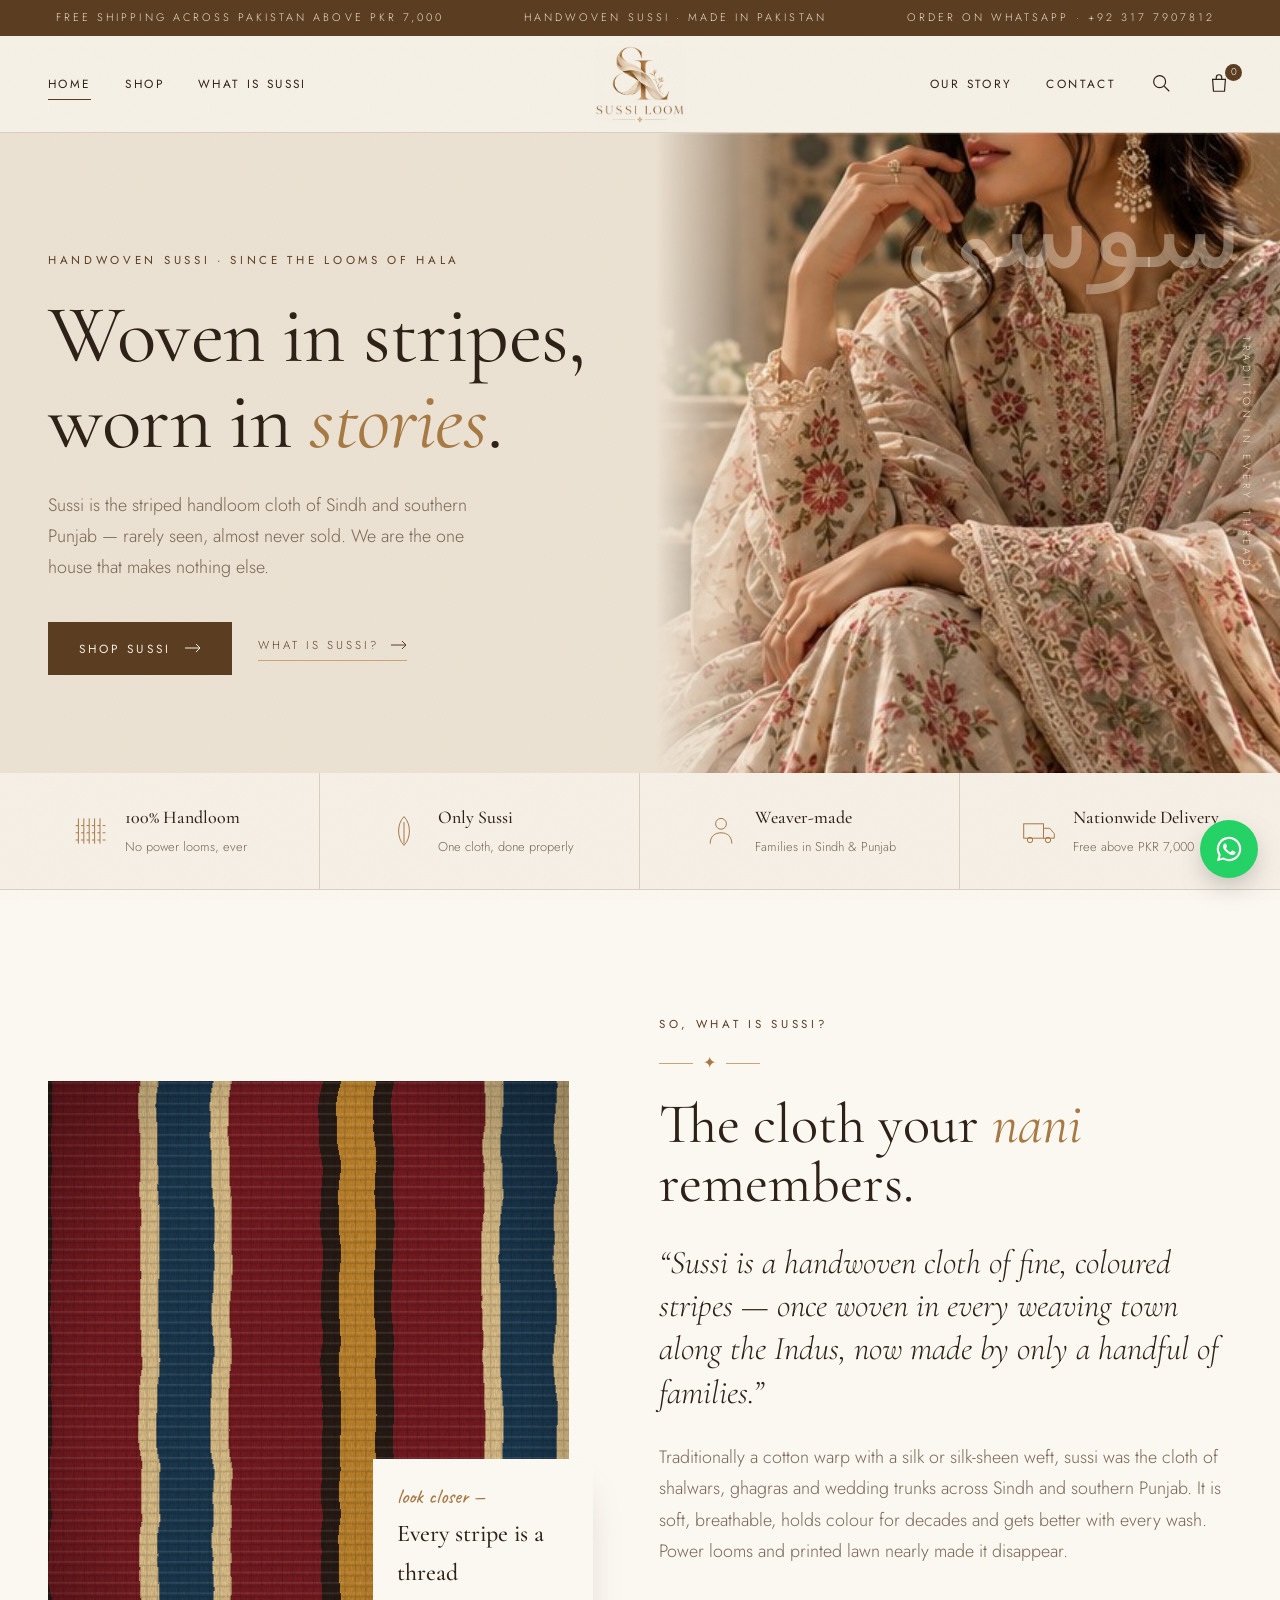
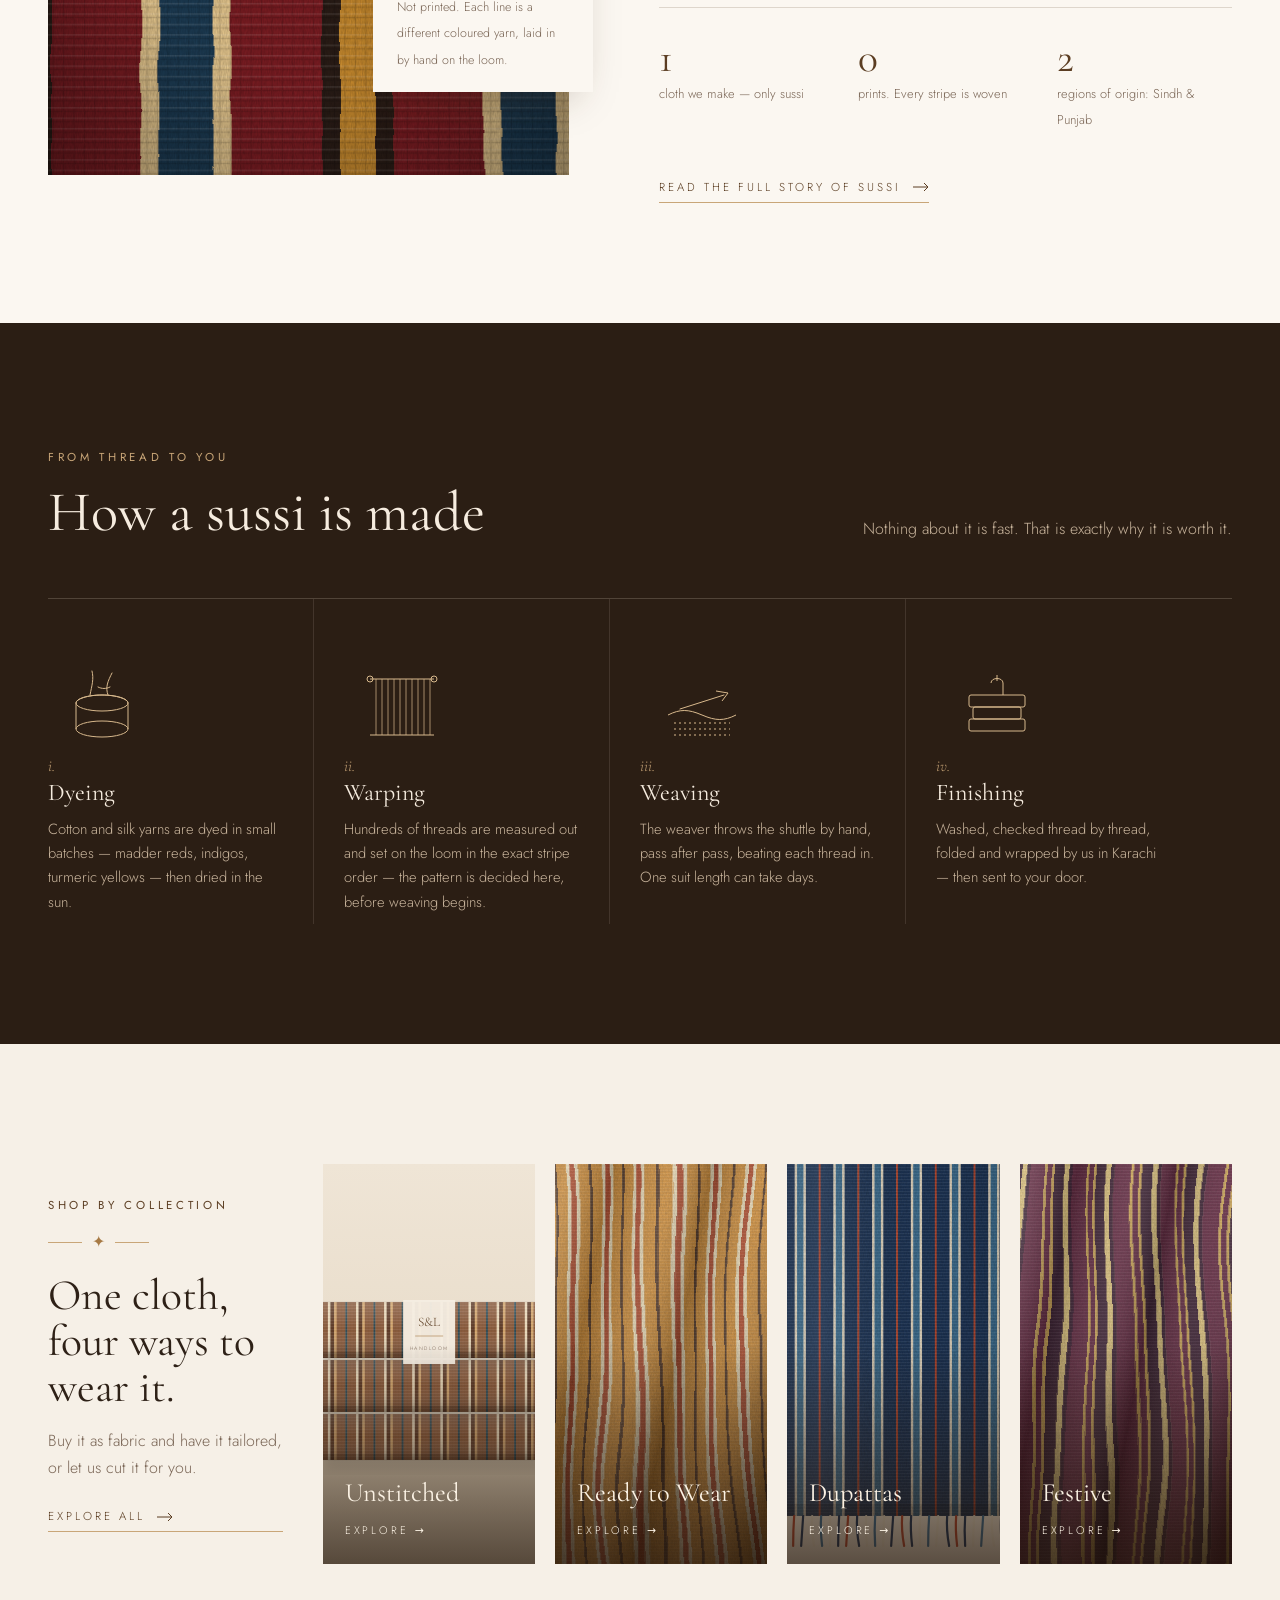
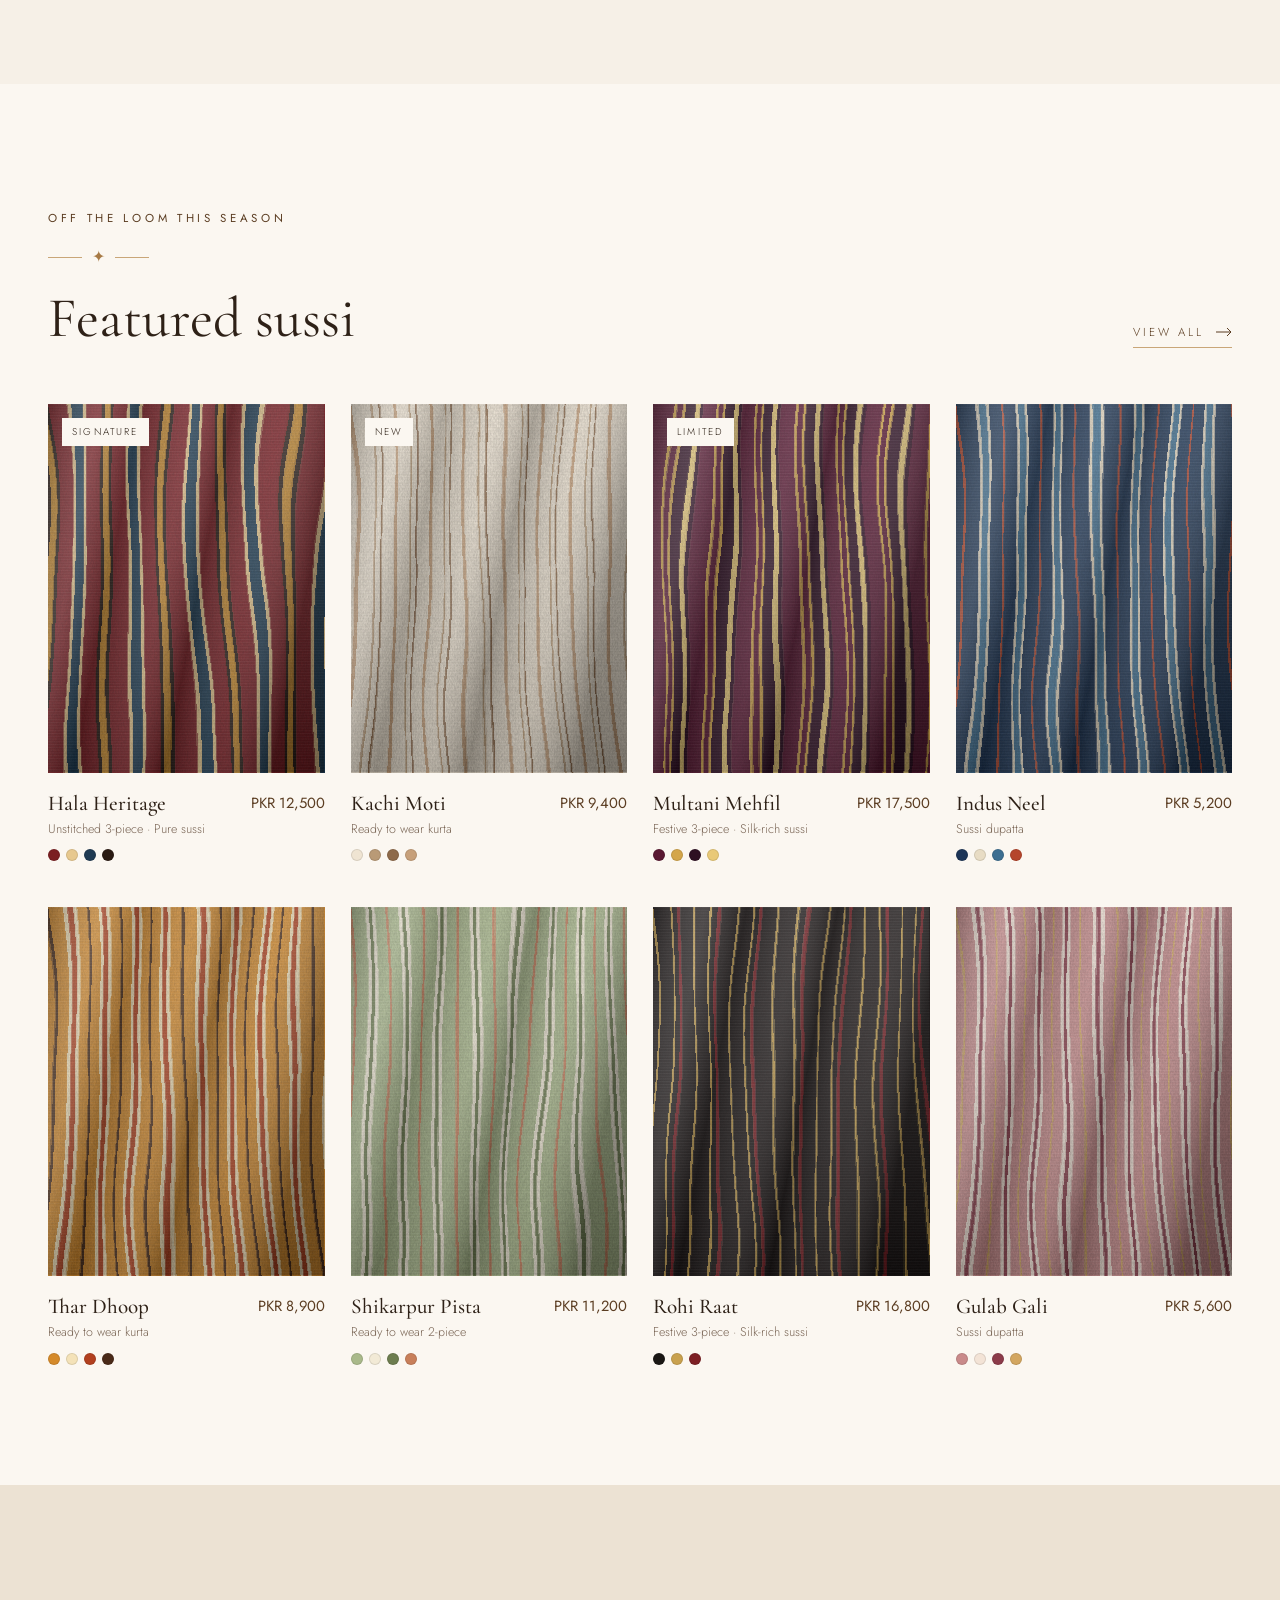
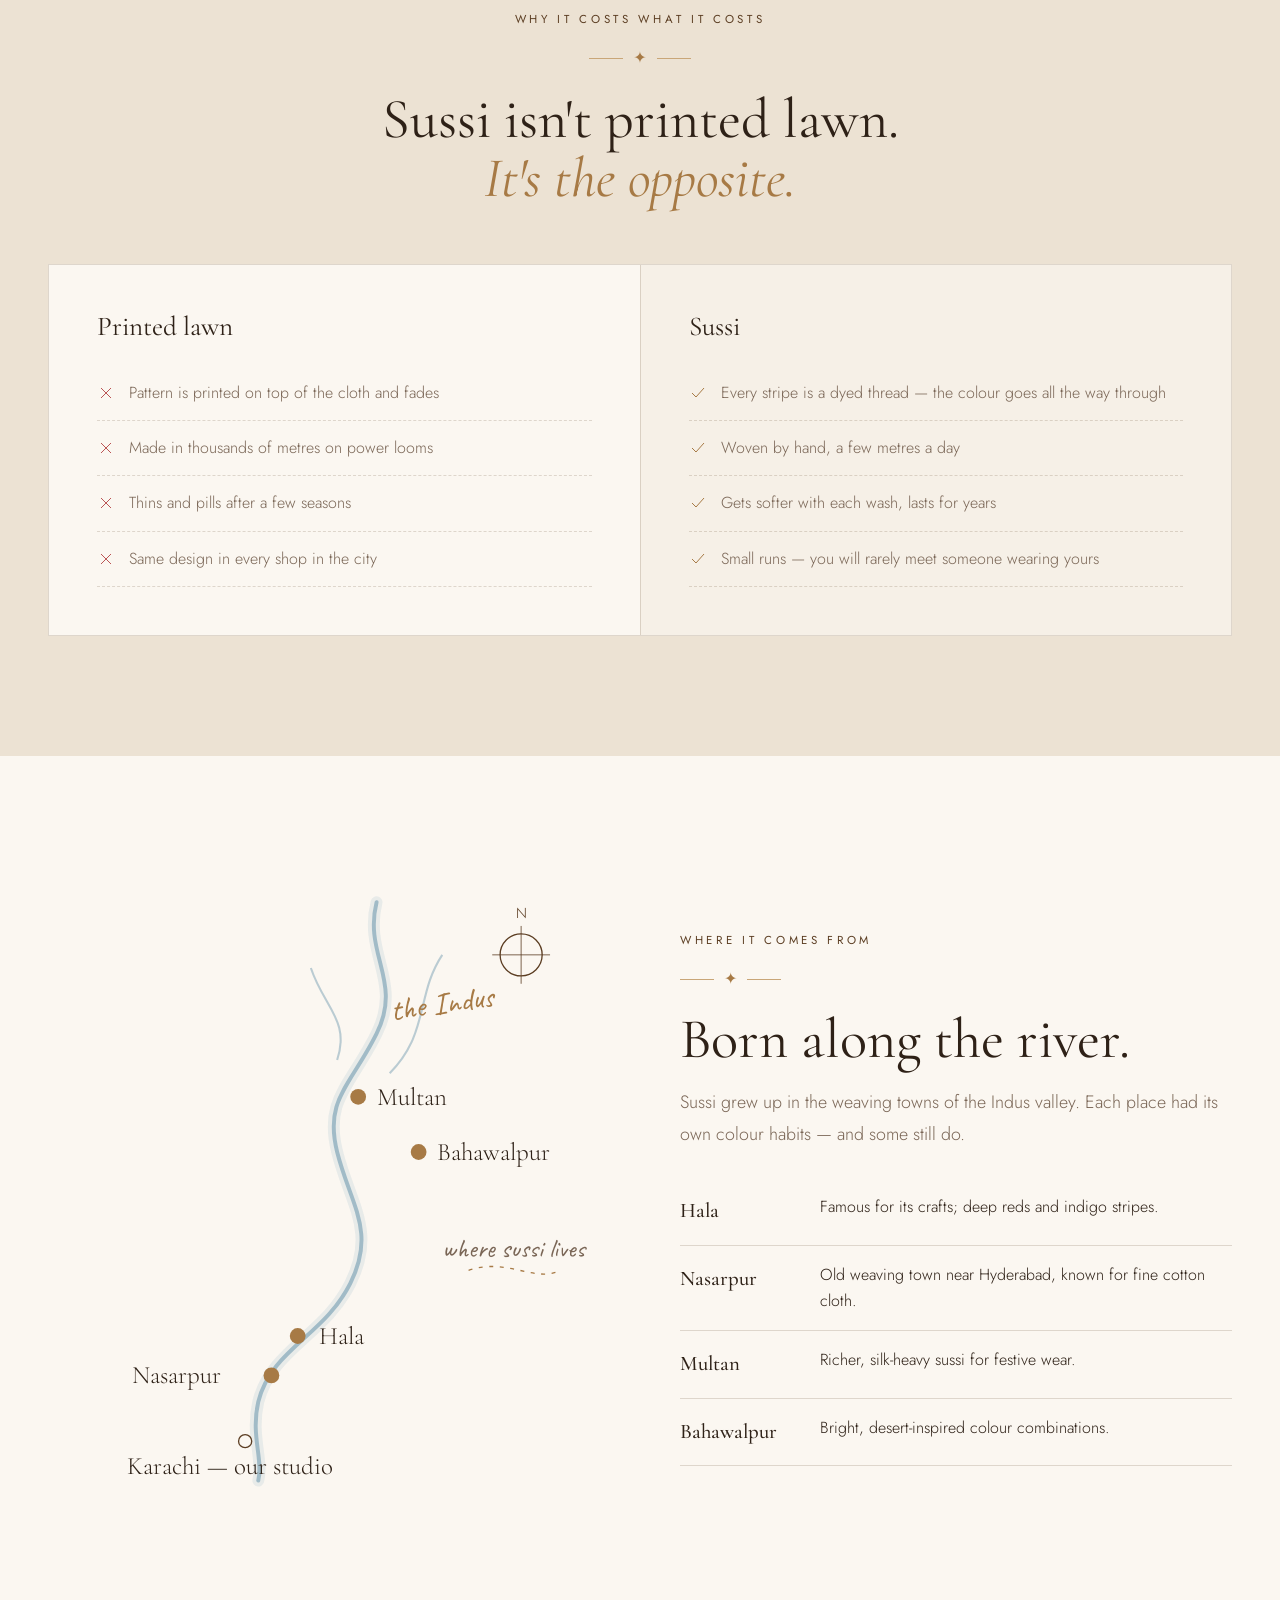
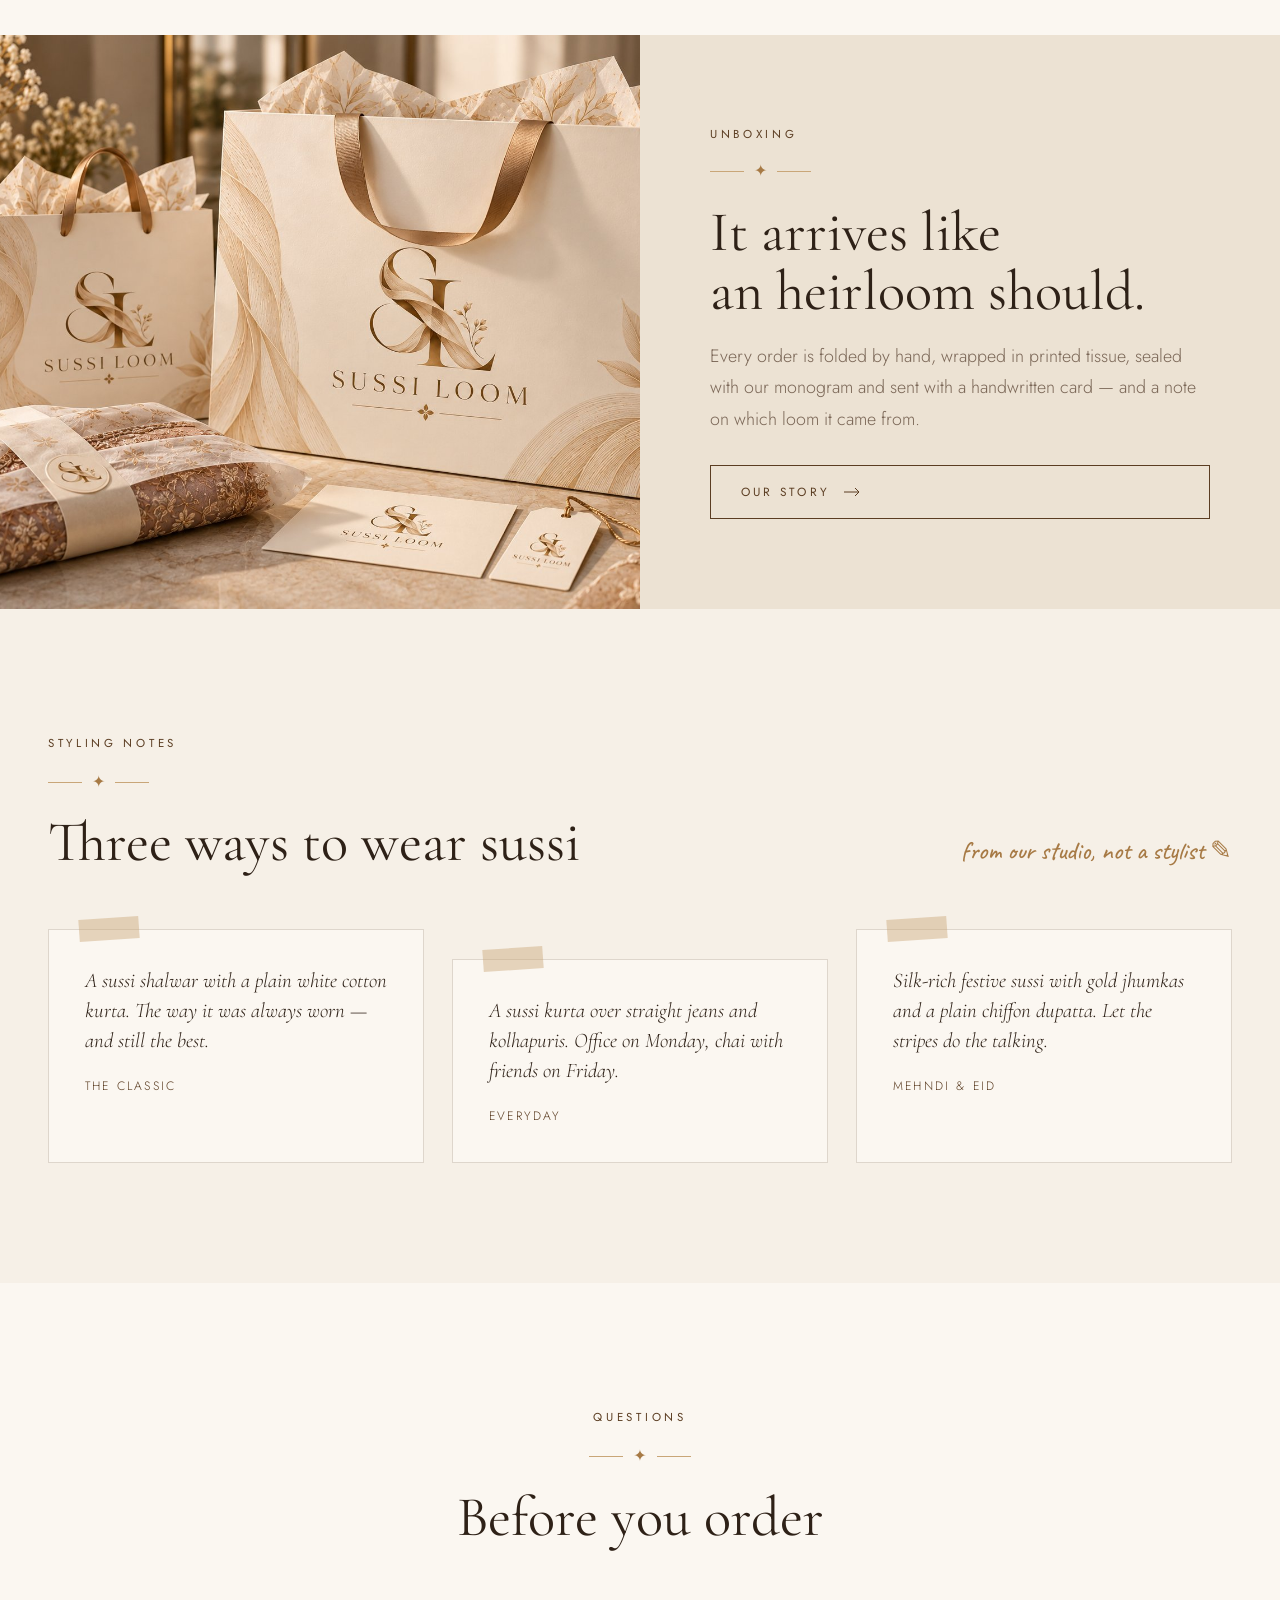
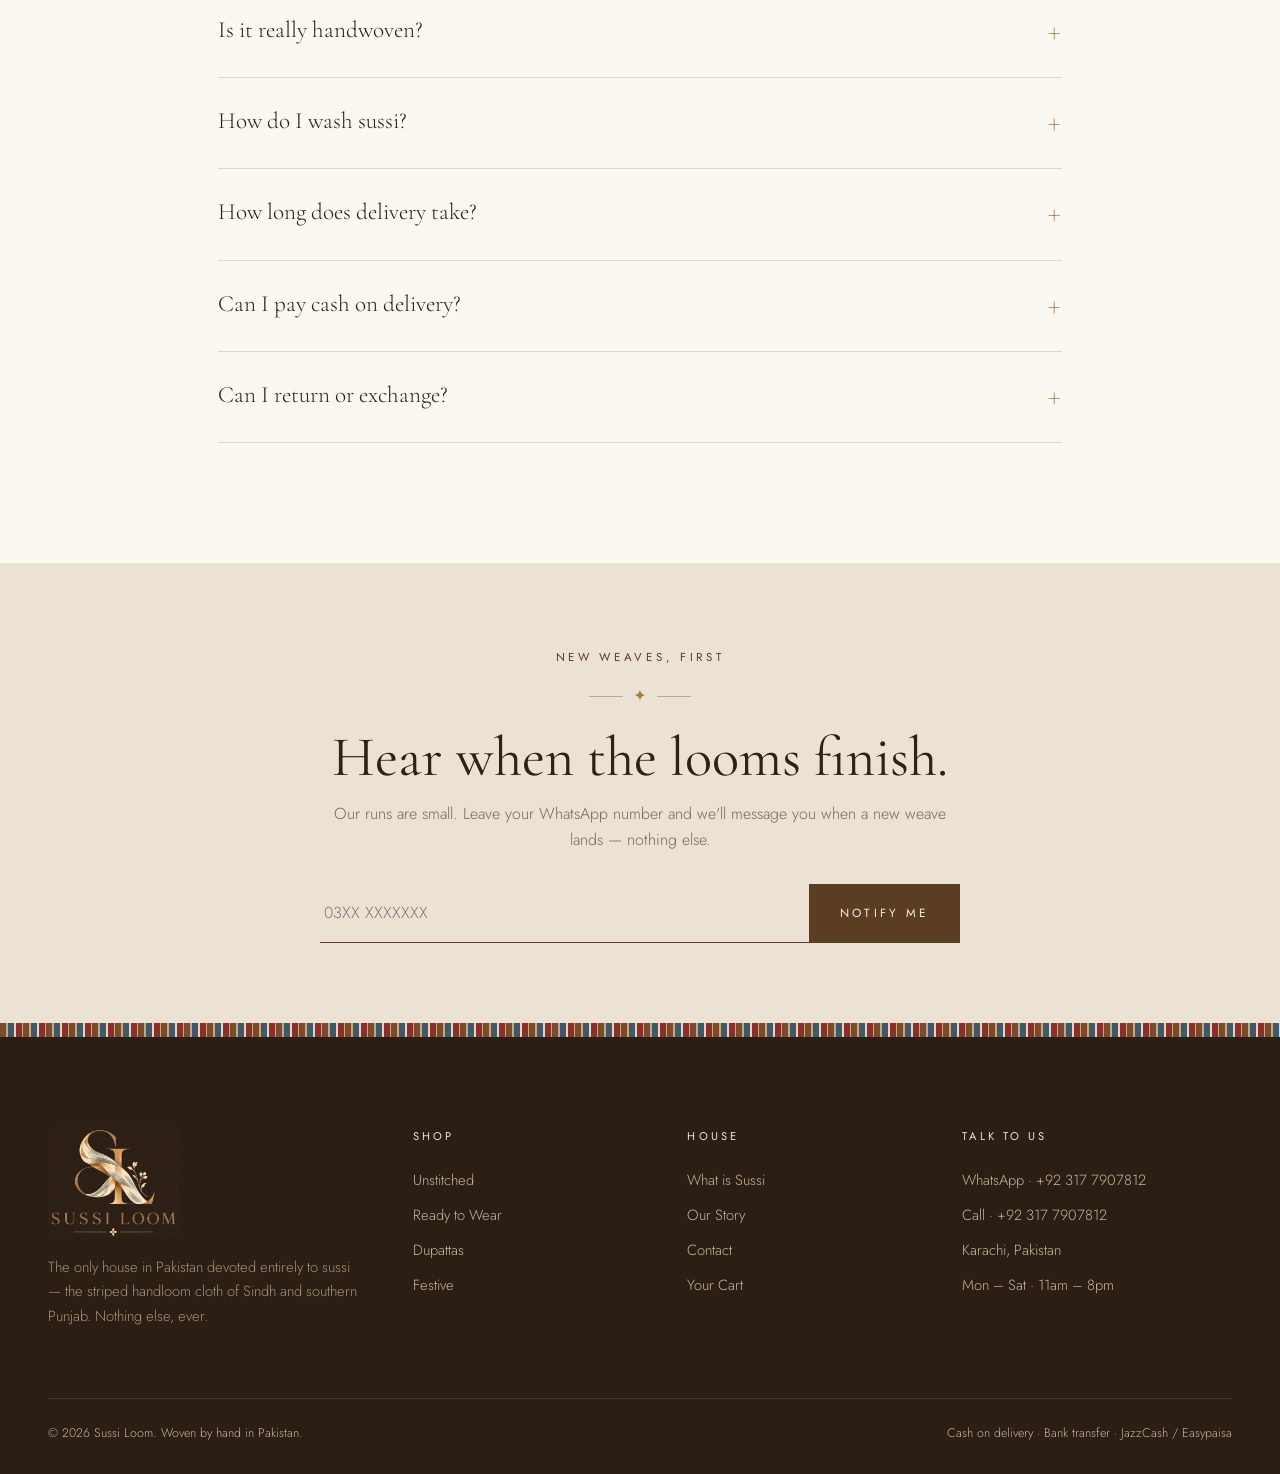
==== index.html @ 239bf393 "Build Sussi Loom website: multi-page store with sussi explainer, cart, checkout and thank-you flow C" ====
<!doctype html>
<html lang="en">
<head>
<meta charset="utf-8">
<meta name="viewport" content="width=device-width, initial-scale=1">
<title>Sussi Loom — Pakistan's House of Handwoven Sussi</title>
<meta name="description" content="Sussi Loom is the only store dedicated entirely to sussi — the rare striped handloom cloth of Sindh and southern Punjab. Unstitched suits, ready to wear, dupattas and festive sussi.">
<link rel="icon" href="assets/img/favicon.png">
<link rel="preconnect" href="https://fonts.googleapis.com"><link rel="preconnect" href="https://fonts.gstatic.com" crossorigin>
<link href="https://fonts.googleapis.com/css2?family=Caveat:wght@500&family=Cormorant+Garamond:ital,wght@0,400;0,500;1,400&family=Jost:wght@300;400&display=swap" rel="stylesheet">
<link rel="stylesheet" href="assets/css/style.css">
</head>
<body data-page="home">
<div id="header"></div>

<main>
  <!-- HERO -->
  <section class="hero">
    <div class="hero-copy">
      <span class="eyebrow">Handwoven Sussi · Since the looms of Hala</span>
      <h1>Woven in stripes,<br>worn in <em>stories</em>.</h1>
      <p class="lead">Sussi is the striped handloom cloth of Sindh and southern Punjab — rarely seen, almost never sold. We are the one house that makes nothing else.</p>
      <div style="display:flex;gap:26px;align-items:center;flex-wrap:wrap">
        <a class="btn" href="shop.html" data-arrow>Shop Sussi</a>
        <a class="link" href="what-is-sussi.html" data-arrow>What is sussi?</a>
      </div>
    </div>
    <div class="hero-media">
      <img src="assets/img/hero-model.jpg" alt="Woman wearing a Sussi Loom outfit" width="916" height="432">
      <div class="hero-urdu" aria-hidden="true">سوسی</div>
      <div class="hero-side">Tradition in every thread</div>
    </div>
  </section>

  <!-- PILLARS -->
  <div class="pillars">
    <div class="pillar"><svg viewBox="0 0 40 40"><path d="M6 6v28M12 6v28M18 6v28M24 6v28M30 6v28"/><path d="M3 14h34M3 22h34M3 30h34" stroke-dasharray="3 3"/></svg><div><b>100% Handloom</b><small>No power looms, ever</small></div></div>
    <div class="pillar"><svg viewBox="0 0 40 40"><path d="M20 4c-8 8-8 24 0 32 8-8 8-24 0-32Z"/><path d="M20 10v24"/></svg><div><b>Only Sussi</b><small>One cloth, done properly</small></div></div>
    <div class="pillar"><svg viewBox="0 0 40 40"><path d="M8 34c0-8 5-12 12-12s12 4 12 12"/><circle cx="20" cy="12" r="6"/></svg><div><b>Weaver-made</b><small>Families in Sindh &amp; Punjab</small></div></div>
    <div class="pillar"><svg viewBox="0 0 40 40"><rect x="3" y="12" width="22" height="16"/><path d="M25 17h7l5 6v5H25"/><circle cx="10" cy="30" r="3"/><circle cx="30" cy="30" r="3"/></svg><div><b>Nationwide Delivery</b><small>Free above PKR 7,000</small></div></div>
  </div>

  <!-- WHAT IS SUSSI -->
  <section class="sec">
    <div class="wrap intro">
      <div class="intro-art rv">
        <div class="swatch-big" data-swatch="hala-heritage" data-view="close"></div>
        <div class="tag"><span class="hand" style="font-size:1.3rem">look closer —</span><b>Every stripe is a thread</b><small>Not printed. Each line is a different coloured yarn, laid in by hand on the loom.</small></div>
      </div>
      <div class="rv">
        <span class="eyebrow">So, what is sussi?</span>
        <div class="divider">✦</div>
        <h2>The cloth your <em>nani</em> remembers.</h2>
        <p class="big-quote">“Sussi is a handwoven cloth of fine, coloured stripes — once woven in every weaving town along the Indus, now made by only a handful of families.”</p>
        <p class="lead">Traditionally a cotton warp with a silk or silk-sheen weft, sussi was the cloth of shalwars, ghagras and wedding trunks across Sindh and southern Punjab. It is soft, breathable, holds colour for decades and gets better with every wash. Power looms and printed lawn nearly made it disappear.</p>
        <div class="facts">
          <div><b>1</b><small>cloth we make — only sussi</small></div>
          <div><b>0</b><small>prints. Every stripe is woven</small></div>
          <div><b>2</b><small>regions of origin: Sindh &amp; Punjab</small></div>
        </div>
        <a class="link" href="what-is-sussi.html" data-arrow>Read the full story of sussi</a>
      </div>
    </div>
  </section>

  <!-- PROCESS -->
  <section class="sec dark">
    <div class="wrap">
      <div class="head-row">
        <div><span class="eyebrow light">From thread to you</span><h2 style="margin-top:14px">How a sussi is made</h2></div>
        <p style="max-width:380px">Nothing about it is fast. That is exactly why it is worth it.</p>
      </div>
      <div class="steps">
        <div class="step rv">
          <span class="num">i.</span>
          <svg viewBox="0 0 84 84"><ellipse cx="42" cy="64" rx="26" ry="8"/><path d="M16 64V38c0-4 12-8 26-8s26 4 26 8v26"/><ellipse cx="42" cy="38" rx="26" ry="8"/><path d="M30 30c2-10 4-16 2-24M48 30c-3-8 0-14 4-22M38 22c4 2 8 2 12 0" stroke-linecap="round"/></svg>
          <h3>Dyeing</h3><p>Cotton and silk yarns are dyed in small batches — madder reds, indigos, turmeric yellows — then dried in the sun.</p>
        </div>
        <div class="step rv">
          <span class="num">ii.</span>
          <svg viewBox="0 0 84 84"><path d="M10 14h64M10 70h64"/><path d="M16 14v56M22 14v56M28 14v56M34 14v56M40 14v56M46 14v56M52 14v56M58 14v56M64 14v56M70 14v56" stroke-width=".7"/><circle cx="10" cy="14" r="3"/><circle cx="74" cy="14" r="3"/></svg>
          <h3>Warping</h3><p>Hundreds of threads are measured out and set on the loom in the exact stripe order — the pattern is decided here, before weaving begins.</p>
        </div>
        <div class="step rv">
          <span class="num">iii.</span>
          <svg viewBox="0 0 84 84"><path d="M8 50c12-6 20-6 34 0s22 6 34 0"/><path d="M20 44l44-14" stroke-linecap="round"/><path d="M56 26l12 2-6 8" /><path d="M14 58h56M14 64h56M14 70h56" stroke-dasharray="2 3"/></svg>
          <h3>Weaving</h3><p>The weaver throws the shuttle by hand, pass after pass, beating each thread in. One suit length can take days.</p>
        </div>
        <div class="step rv">
          <span class="num">iv.</span>
          <svg viewBox="0 0 84 84"><rect x="14" y="30" width="56" height="12" rx="2"/><rect x="18" y="42" width="48" height="12" rx="2"/><rect x="14" y="54" width="56" height="12" rx="2"/><path d="M36 18c0-6 12-6 12 0v12M42 10v6"/></svg>
          <h3>Finishing</h3><p>Washed, checked thread by thread, folded and wrapped by us in Karachi — then sent to your door.</p>
        </div>
      </div>
    </div>
  </section>

  <!-- COLLECTIONS -->
  <section class="sec cream">
    <div class="wrap">
      <div class="tiles">
        <div class="tile-intro rv" style="display:flex;flex-direction:column;justify-content:center;padding-right:20px">
          <span class="eyebrow">Shop by collection</span>
          <div class="divider">✦</div>
          <h2 style="font-size:clamp(2rem,3.4vw,2.9rem)">One cloth,<br>four ways to wear it.</h2>
          <p style="margin:18px 0 26px">Buy it as fabric and have it tailored, or let us cut it for you.</p>
          <a class="link" href="shop.html" data-arrow>Explore all</a>
        </div>
        <a class="tile rv" href="shop.html?cat=unstitched"><div class="bg" data-swatch="sehwan-mitti" data-view="folded"></div><div class="cap"><h3>Unstitched</h3><span>Explore →</span></div></a>
        <a class="tile rv" href="shop.html?cat=ready"><div class="bg" data-swatch="thar-dhoop"></div><div class="cap"><h3>Ready to Wear</h3><span>Explore →</span></div></a>
        <a class="tile rv" href="shop.html?cat=dupatta"><div class="bg" data-swatch="indus-neel" data-view="flat"></div><div class="cap"><h3>Dupattas</h3><span>Explore →</span></div></a>
        <a class="tile rv" href="shop.html?cat=festive"><div class="bg" data-swatch="multani-mehfil"></div><div class="cap"><h3>Festive</h3><span>Explore →</span></div></a>
      </div>
    </div>
  </section>

  <!-- FEATURED -->
  <section class="sec">
    <div class="wrap">
      <div class="head-row">
        <div><span class="eyebrow">Off the loom this season</span><div class="divider">✦</div><h2>Featured sussi</h2></div>
        <a class="link" href="shop.html" data-arrow>View all</a>
      </div>
      <div class="grid" id="featured"></div>
    </div>
  </section>

  <!-- WHY SUSSI vs PRINTED -->
  <section class="sec sand">
    <div class="wrap">
      <div style="text-align:center;max-width:680px;margin:0 auto 56px" class="rv">
        <span class="eyebrow">Why it costs what it costs</span>
        <div class="divider center">✦</div>
        <h2>Sussi isn't printed lawn.<br><em>It's the opposite.</em></h2>
      </div>
      <div class="compare rv">
        <div>
          <h3>Printed lawn</h3>
          <ul>
            <li><svg viewBox="0 0 18 18" stroke="#b55" fill="none"><path d="M4 4l10 10M14 4 4 14"/></svg>Pattern is printed on top of the cloth and fades</li>
            <li><svg viewBox="0 0 18 18" stroke="#b55" fill="none"><path d="M4 4l10 10M14 4 4 14"/></svg>Made in thousands of metres on power looms</li>
            <li><svg viewBox="0 0 18 18" stroke="#b55" fill="none"><path d="M4 4l10 10M14 4 4 14"/></svg>Thins and pills after a few seasons</li>
            <li><svg viewBox="0 0 18 18" stroke="#b55" fill="none"><path d="M4 4l10 10M14 4 4 14"/></svg>Same design in every shop in the city</li>
          </ul>
        </div>
        <div>
          <h3>Sussi</h3>
          <ul>
            <li><svg viewBox="0 0 18 18" stroke="#a77a45" fill="none"><path d="M3 9l4 4 8-9"/></svg>Every stripe is a dyed thread — the colour goes all the way through</li>
            <li><svg viewBox="0 0 18 18" stroke="#a77a45" fill="none"><path d="M3 9l4 4 8-9"/></svg>Woven by hand, a few metres a day</li>
            <li><svg viewBox="0 0 18 18" stroke="#a77a45" fill="none"><path d="M3 9l4 4 8-9"/></svg>Gets softer with each wash, lasts for years</li>
            <li><svg viewBox="0 0 18 18" stroke="#a77a45" fill="none"><path d="M3 9l4 4 8-9"/></svg>Small runs — you will rarely meet someone wearing yours</li>
          </ul>
        </div>
      </div>
    </div>
  </section>

  <!-- MAP -->
  <section class="sec">
    <div class="wrap map-wrap">
      <div class="rv">
        <svg class="map-svg" viewBox="0 0 420 480" fill="none" aria-label="Hand-drawn map of the Indus with sussi weaving towns">
          <path d="M250 20c-10 40 20 60 0 100s-40 50-30 90 30 60 10 100-60 50-70 90c-6 26 4 44 0 60" stroke="#8fb0bf" stroke-width="3" stroke-linecap="round" opacity=".8"/>
          <path d="M250 20c-10 40 20 60 0 100s-40 50-30 90 30 60 10 100-60 50-70 90c-6 26 4 44 0 60" stroke="#8fb0bf" stroke-width="9" stroke-linecap="round" opacity=".18"/>
          <path d="M300 60c-20 30-10 60-40 90M200 70c10 30 30 40 20 70" stroke="#8fb0bf" stroke-width="1.6" opacity=".6"/>
          <g font-family="Cormorant Garamond, serif" font-size="19" fill="#2e2117">
            <circle cx="236" cy="168" r="6" fill="#a77a45"/><text x="250" y="174">Multan</text>
            <circle cx="282" cy="210" r="6" fill="#a77a45"/><text x="296" y="216">Bahawalpur</text>
            <circle cx="190" cy="350" r="6" fill="#a77a45"/><text x="206" y="356">Hala</text>
            <circle cx="170" cy="380" r="6" fill="#a77a45"/><text x="64" y="386">Nasarpur</text>
            <circle cx="150" cy="430" r="5" fill="none" stroke="#5b3d22"/><text x="60" y="455">Karachi — our studio</text>
          </g>
          <text x="262" y="110" font-family="Caveat, cursive" font-size="24" fill="#a77a45" transform="rotate(-8 262 110)">the Indus</text>
          <path d="M320 300c30-10 50 10 70 0" stroke="#a77a45" stroke-dasharray="3 5"/>
          <text x="300" y="290" font-family="Caveat, cursive" font-size="20" fill="#7a6656">where sussi lives</text>
          <g transform="translate(360 60)" stroke="#5b3d22"><circle r="16"/><path d="M0-22v44M-22 0h44" stroke-width=".6"/><text y="-28" text-anchor="middle" font-size="11" fill="#5b3d22" stroke="none" font-family="Jost">N</text></g>
        </svg>
      </div>
      <div class="rv">
        <span class="eyebrow">Where it comes from</span>
        <div class="divider">✦</div>
        <h2>Born along the river.</h2>
        <p class="lead" style="margin-top:18px">Sussi grew up in the weaving towns of the Indus valley. Each place had its own colour habits — and some still do.</p>
        <ul class="places">
          <li><b>Hala</b><span>Famous for its crafts; deep reds and indigo stripes.</span></li>
          <li><b>Nasarpur</b><span>Old weaving town near Hyderabad, known for fine cotton cloth.</span></li>
          <li><b>Multan</b><span>Richer, silk-heavy sussi for festive wear.</span></li>
          <li><b>Bahawalpur</b><span>Bright, desert-inspired colour combinations.</span></li>
        </ul>
      </div>
    </div>
  </section>

  <!-- PACKAGING BAND -->
  <section class="band">
    <img src="assets/img/packaging.jpg" alt="Sussi Loom packaging — bags, tissue wrap, card and tag" loading="lazy" width="1536" height="1024">
    <div class="copy">
      <span class="eyebrow">Unboxing</span>
      <div class="divider">✦</div>
      <h2>It arrives like<br>an heirloom should.</h2>
      <p class="lead" style="margin:20px 0 30px">Every order is folded by hand, wrapped in printed tissue, sealed with our monogram and sent with a handwritten card — and a note on which loom it came from.</p>
      <a class="btn ghost" href="our-story.html" data-arrow>Our story</a>
    </div>
  </section>

  <!-- HOW TO WEAR -->
  <section class="sec cream">
    <div class="wrap">
      <div class="head-row">
        <div><span class="eyebrow">Styling notes</span><div class="divider">✦</div><h2>Three ways to wear sussi</h2></div>
        <span class="hand" style="font-size:1.6rem">from our studio, not a stylist ✎</span>
      </div>
      <div class="notes">
        <div class="note rv"><span class="pin"></span><p>A sussi shalwar with a plain white cotton kurta. The way it was always worn — and still the best.</p><div class="who">The classic</div></div>
        <div class="note rv"><span class="pin"></span><p>A sussi kurta over straight jeans and kolhapuris. Office on Monday, chai with friends on Friday.</p><div class="who">Everyday</div></div>
        <div class="note rv"><span class="pin"></span><p>Silk-rich festive sussi with gold jhumkas and a plain chiffon dupatta. Let the stripes do the talking.</p><div class="who">Mehndi &amp; Eid</div></div>
      </div>
    </div>
  </section>

  <!-- FAQ -->
  <section class="sec">
    <div class="wrap" style="max-width:900px">
      <div style="text-align:center;margin-bottom:40px"><span class="eyebrow">Questions</span><div class="divider center">✦</div><h2>Before you order</h2></div>
      <div class="faq">
        <details><summary>Is it really handwoven?</summary><p>Yes. Every metre we sell is woven on a hand-operated loom by weaving families we work with directly. Small irregularities in the stripes are the mark of the hand — not a defect.</p></details>
        <details><summary>How do I wash sussi?</summary><p>Hand wash or gentle machine wash in cold water, dry in the shade, and iron on medium. The first wash may release a little dye — wash it alone once. It softens beautifully after that.</p></details>
        <details><summary>How long does delivery take?</summary><p>Karachi 2–3 working days, other cities 3–5 working days. Shipping is free on orders above PKR 7,000, otherwise PKR 250.</p></details>
        <details><summary>Can I pay cash on delivery?</summary><p>Yes — cash on delivery is available across Pakistan. You can also pay by bank transfer, JazzCash or Easypaisa.</p></details>
        <details><summary>Can I return or exchange?</summary><p>Unworn, unwashed and uncut items can be exchanged within 7 days of delivery. Message us on WhatsApp and we'll sort it out.</p></details>
      </div>
    </div>
  </section>

  <!-- CTA -->
  <section class="sec sand tight">
    <div class="letter">
      <span class="eyebrow">New weaves, first</span>
      <div class="divider center">✦</div>
      <h2>Hear when the looms finish.</h2>
      <p style="margin-top:14px">Our runs are small. Leave your WhatsApp number and we'll message you when a new weave lands — nothing else.</p>
      <form id="notify">
        <input type="tel" required placeholder="03XX XXXXXXX" aria-label="WhatsApp number" pattern="[0-9+ ]{10,15}">
        <button class="btn" type="submit">Notify me</button>
      </form>
    </div>
  </section>
</main>

<div id="footer"></div>
<script src="assets/js/data.js"></script>
<script src="assets/js/app.js"></script>
<script>
document.addEventListener("sl:ready", () => {
  const ids = ["hala-heritage","kachi-moti","multani-mehfil","indus-neel","thar-dhoop","shikarpur-pista","rohi-raat","gulab-gali"];
  document.getElementById("featured").innerHTML = ids.map(id => SL.card(SL.byId(id))).join("");
  document.getElementById("notify").addEventListener("submit", e => {
    e.preventDefault();
    const n = e.target.querySelector("input").value;
    window.open("https://wa.me/" + SL.WA + "?text=" + encodeURIComponent("Please add me to the Sussi Loom new-weave list. My number: " + n), "_blank");
    SL.toast("Thank you — we'll be in touch when the looms finish.");
    e.target.reset();
  });
});
</script>
</body>
</html>
---- assets/css/style.css ----
/* Sussi Loom — stylesheet */
:root{
  --cream:#f6f0e7;
  --paper:#fbf7f1;
  --sand:#ece2d3;
  --linen:#e2d4bf;
  --gold:#a77a45;
  --gold-soft:#c9a678;
  --brown:#5b3d22;
  --ink:#2e2117;
  --muted:#7a6656;
  --rose:#b98a7c;
  --line:rgba(91,61,34,.18);
  --serif:"Cormorant Garamond", "Times New Roman", serif;
  --sans:"Jost", system-ui, sans-serif;
  --hand:"Caveat", cursive;
  --max:1240px;
}
*{box-sizing:border-box;margin:0;padding:0}
html{scroll-behavior:smooth}
body{
  background:var(--paper);color:var(--ink);font-family:var(--sans);font-weight:300;
  font-size:16px;line-height:1.65;-webkit-font-smoothing:antialiased;overflow-x:hidden;
}
/* paper grain */
body::before{
  content:"";position:fixed;inset:0;pointer-events:none;z-index:999;opacity:.35;mix-blend-mode:multiply;
  background-image:url("data:image/svg+xml,%3Csvg xmlns='http://www.w3.org/2000/svg' width='160' height='160'%3E%3Cfilter id='n'%3E%3CfeTurbulence type='fractalNoise' baseFrequency='.9' numOctaves='2' stitchTiles='stitch'/%3E%3CfeColorMatrix values='0 0 0 0 .45 0 0 0 0 .35 0 0 0 0 .25 0 0 0 .09 0'/%3E%3C/filter%3E%3Crect width='100%25' height='100%25' filter='url(%23n)'/%3E%3C/svg%3E");
}
img{max-width:100%;display:block}
a{color:inherit;text-decoration:none}
button{font:inherit;cursor:pointer;border:0;background:none;color:inherit}
input,select,textarea{font:inherit;color:inherit}
.wrap{max-width:var(--max);margin:0 auto;padding:0 28px}
.serif{font-family:var(--serif)}
.hand{font-family:var(--hand);color:var(--gold);font-weight:500}
.eyebrow{font-size:.72rem;letter-spacing:.32em;text-transform:uppercase;color:var(--brown);font-weight:400}
.eyebrow.light{color:var(--gold-soft)}
h1,h2,h3,h4{font-family:var(--serif);font-weight:400;line-height:1.05;color:var(--ink)}
h1{font-size:clamp(2.8rem,6.4vw,5.6rem);letter-spacing:-.01em}
h2{font-size:clamp(2.1rem,4.4vw,3.6rem)}
h3{font-size:1.7rem}
em{font-style:italic;color:var(--gold)}
p{color:var(--muted)}
.lead{font-size:1.12rem;line-height:1.75}
.divider{display:flex;align-items:center;gap:10px;color:var(--gold);margin:14px 0 18px}
.divider::before,.divider::after{content:"";height:1px;width:34px;background:var(--gold-soft)}
.divider.center{justify-content:center}

/* buttons */
.btn{
  display:inline-flex;align-items:center;gap:14px;padding:16px 30px;background:var(--brown);color:#f8efe2;
  font-size:.74rem;letter-spacing:.26em;text-transform:uppercase;font-weight:400;border:1px solid var(--brown);
  transition:background .35s, color .35s, gap .35s;position:relative;
}
.btn:hover{background:var(--ink);gap:20px}
.btn.ghost{background:transparent;color:var(--brown)}
.btn.ghost:hover{background:var(--brown);color:#f8efe2}
.btn.light{background:transparent;color:#f8efe2;border-color:rgba(248,239,226,.55)}
.btn.light:hover{background:#f8efe2;color:var(--brown)}
.btn.block{width:100%;justify-content:center}
.btn[disabled]{opacity:.5;pointer-events:none}
.link{font-size:.72rem;letter-spacing:.26em;text-transform:uppercase;color:var(--brown);border-bottom:1px solid var(--gold-soft);padding-bottom:5px;display:inline-flex;gap:12px;align-items:center;transition:gap .3s}
.link:hover{gap:20px}
.arrow{width:16px;height:10px;flex:none}

/* announcement */
.announce{background:var(--brown);color:#efe3d1;font-size:.68rem;letter-spacing:.28em;text-transform:uppercase;text-align:center;padding:9px 16px;overflow:hidden}
.announce .track{display:inline-block;white-space:nowrap;animation:tick 32s linear infinite}
.announce span{margin:0 40px}
@keyframes tick{from{transform:translateX(0)}to{transform:translateX(-50%)}}

/* header */
.site-header{position:sticky;top:0;z-index:50;background:rgba(246,240,231,.92);backdrop-filter:blur(10px);border-bottom:1px solid var(--line)}
.nav{display:grid;grid-template-columns:1fr auto 1fr;align-items:center;height:96px}
.nav-left,.nav-right{display:flex;gap:34px;align-items:center}
.nav-right{justify-content:flex-end}
.nav a.nl{font-size:.74rem;letter-spacing:.2em;text-transform:uppercase;font-weight:400;position:relative;padding:6px 0}
.nav a.nl::after{content:"";position:absolute;left:0;bottom:0;width:0;height:1px;background:var(--brown);transition:width .35s}
.nav a.nl:hover::after,.nav a.nl.active::after{width:100%}
.brand{display:flex;flex-direction:column;align-items:center}
.brand img{height:78px;width:auto}
.icon-btn{position:relative;display:inline-flex;width:24px;height:24px}
.icon-btn svg{width:22px;height:22px;stroke:var(--ink);fill:none;stroke-width:1.3}
.cart-count{position:absolute;top:-8px;right:-10px;background:var(--brown);color:#fff;font-size:.62rem;min-width:17px;height:17px;border-radius:50%;display:grid;place-items:center}
.burger{display:none}
.mobile-menu{display:none}

/* hero */
.hero{position:relative;display:grid;grid-template-columns:1.05fr 1fr;min-height:640px;background:var(--sand);overflow:hidden}
.hero-copy{padding:90px 60px 70px max(28px, calc((100vw - var(--max))/2 + 28px));display:flex;flex-direction:column;justify-content:center;position:relative;z-index:2}
.hero-copy h1{margin:22px 0 26px}
.hero-copy .lead{max-width:440px;margin-bottom:38px}
.hero-media{position:relative}
.hero-media img{width:100%;height:100%;object-fit:cover;object-position:30% center}
.hero-media::before{content:"";position:absolute;inset:0;background:linear-gradient(90deg,var(--sand) 0%,rgba(236,226,211,0) 22%);z-index:1}
.hero-note{position:absolute;left:-30px;bottom:70px;z-index:3;font-family:var(--hand);font-size:1.6rem;color:var(--brown);transform:rotate(-5deg);display:flex;align-items:flex-end;gap:6px}
.hero-note svg{width:90px;height:60px}
.hero-side{position:absolute;right:26px;top:50%;transform:translateY(-50%);z-index:3;writing-mode:vertical-rl;font-size:.64rem;letter-spacing:.4em;text-transform:uppercase;color:#f3e7d4}
.hero-urdu{position:absolute;right:6%;top:40px;z-index:2;font-size:7rem;color:rgba(255,248,236,.35);font-family:serif;line-height:1}

/* pillars */
.pillars{display:grid;grid-template-columns:repeat(4,1fr);border-bottom:1px solid var(--line);background:var(--cream)}
.pillar{display:flex;gap:16px;align-items:center;justify-content:center;padding:30px 18px;border-right:1px solid var(--line)}
.pillar:last-child{border-right:0}
.pillar svg{width:36px;height:36px;stroke:var(--gold);fill:none;stroke-width:1.1;flex:none}
.pillar b{display:block;font-family:var(--serif);font-weight:500;font-size:1.12rem;color:var(--ink)}
.pillar small{color:var(--muted);font-size:.8rem}

section{position:relative}
.sec{padding:120px 0}
.sec.tight{padding:80px 0}
.sec.cream{background:var(--cream)}
.sec.sand{background:var(--sand)}
.sec.dark{background:#2b1e14;color:#eadcc8}
.sec.dark h2,.sec.dark h3{color:#f6ecdf}
.sec.dark p{color:#c7b39b}
.head-row{display:flex;justify-content:space-between;align-items:flex-end;gap:30px;margin-bottom:56px;flex-wrap:wrap}

/* what is sussi intro */
.intro{display:grid;grid-template-columns:1fr 1.1fr;gap:90px;align-items:center}
.intro-art{position:relative;aspect-ratio:4/5;background:var(--sand)}
.intro-art .swatch-big{position:absolute;inset:0}
.intro-art .tag{position:absolute;right:-24px;bottom:40px;background:var(--paper);padding:20px 24px;box-shadow:0 20px 40px -20px rgba(60,40,20,.35);max-width:220px}
.intro-art .tag b{font-family:var(--serif);font-size:1.5rem;font-weight:500;display:block;color:var(--ink)}
.intro-art .tag small{font-size:.78rem;color:var(--muted)}
.big-quote{font-family:var(--serif);font-size:clamp(1.6rem,2.6vw,2.2rem);line-height:1.3;color:var(--ink);font-style:italic;margin:28px 0}
.facts{display:grid;grid-template-columns:repeat(3,1fr);gap:24px;margin:40px 0;border-top:1px solid var(--line);padding-top:30px}
.facts b{font-family:var(--serif);font-size:2.6rem;font-weight:400;color:var(--brown);display:block;line-height:1}
.facts small{font-size:.8rem;color:var(--muted)}

/* process / steps */
.steps{display:grid;grid-template-columns:repeat(4,1fr);gap:0;border-top:1px solid rgba(234,220,200,.2)}
.step{padding:44px 30px 10px 0;border-right:1px solid rgba(234,220,200,.12);margin-right:30px}
.step:last-child{border-right:0}
.step .num{font-family:var(--serif);font-size:1rem;color:var(--gold-soft);font-style:italic}
.step svg{width:84px;height:84px;margin:22px 0;stroke:#d8b98d;fill:none;stroke-width:1}
.step h3{font-size:1.5rem;margin-bottom:12px}
.step p{font-size:.92rem}

/* collection tiles */
.tiles{display:grid;grid-template-columns:1.2fr repeat(4,1fr);gap:20px;align-items:stretch}
.tile{position:relative;overflow:hidden;min-height:400px;display:block;background:var(--sand)}
.tile .bg{position:absolute;inset:0;transition:transform 1.2s cubic-bezier(.2,.7,.2,1)}
.tile .bg img,.tile .bg svg{width:100%;height:100%;object-fit:cover}
.tile:hover .bg{transform:scale(1.06)}
.tile::after{content:"";position:absolute;inset:0;background:linear-gradient(180deg,rgba(0,0,0,0) 45%,rgba(35,22,12,.72))}
.tile .cap{position:absolute;left:22px;bottom:22px;right:22px;z-index:2;color:#fbf2e4}
.tile .cap h3{color:#fbf2e4;font-size:1.65rem;margin-bottom:8px}
.tile .cap span{font-size:.68rem;letter-spacing:.26em;text-transform:uppercase}

/* product grid */
.grid{display:grid;grid-template-columns:repeat(4,1fr);gap:46px 26px}
.card{display:flex;flex-direction:column;position:relative}
.card .media{position:relative;aspect-ratio:3/4;overflow:hidden;background:var(--sand);display:block}
.card .media svg{width:100%;height:100%;display:block;transition:transform 1.1s cubic-bezier(.2,.7,.2,1)}
.card:hover .media svg{transform:scale(1.05)}
.card .badge{position:absolute;top:14px;left:14px;background:var(--paper);font-size:.62rem;letter-spacing:.22em;text-transform:uppercase;padding:6px 10px;z-index:2}
.card .quick{position:absolute;left:14px;right:14px;bottom:14px;z-index:2;opacity:0;transform:translateY(10px);transition:.35s}
.card:hover .quick{opacity:1;transform:none}
.card .quick .btn{width:100%;justify-content:center;padding:13px}
.card .meta{padding-top:18px;display:flex;justify-content:space-between;gap:12px;align-items:flex-start}
.card h4{font-size:1.32rem;font-weight:500;line-height:1.15}
.card .sub{font-size:.78rem;color:var(--muted);margin-top:4px}
.card .price{font-size:.92rem;white-space:nowrap;color:var(--brown);font-weight:400}
.dots{display:flex;gap:6px;margin-top:10px}
.dots i{width:12px;height:12px;border-radius:50%;border:1px solid rgba(0,0,0,.1)}

/* compare / why */
.compare{display:grid;grid-template-columns:1fr 1fr;gap:0;border:1px solid var(--line);background:var(--paper)}
.compare > div{padding:48px}
.compare > div + div{border-left:1px solid var(--line);background:var(--cream)}
.compare ul{list-style:none;margin-top:24px}
.compare li{padding:14px 0;border-bottom:1px dashed var(--line);display:flex;gap:14px;align-items:flex-start;color:var(--muted)}
.compare li svg{width:18px;height:18px;flex:none;margin-top:4px}

/* map */
.map-wrap{display:grid;grid-template-columns:1fr 1fr;gap:80px;align-items:center}
.map-svg{width:100%;height:auto}
.places{list-style:none;margin-top:28px}
.places li{display:grid;grid-template-columns:120px 1fr;gap:20px;padding:16px 0;border-bottom:1px solid var(--line)}
.places b{font-family:var(--serif);font-size:1.3rem;font-weight:500;color:var(--ink)}

/* story band */
.band{display:grid;grid-template-columns:1fr 1fr;min-height:560px}
.band img{width:100%;height:100%;object-fit:cover}
.band .copy{padding:90px 70px;display:flex;flex-direction:column;justify-content:center;background:var(--sand)}

/* testimonials */
.notes{display:grid;grid-template-columns:repeat(3,1fr);gap:28px}
.note{background:var(--paper);padding:36px;border:1px solid var(--line);position:relative}
.note:nth-child(2){transform:rotate(.6deg);margin-top:30px}
.note:nth-child(3){transform:rotate(-.5deg)}
.note p{font-family:var(--serif);font-size:1.3rem;line-height:1.45;color:var(--ink);font-style:italic}
.note .who{margin-top:20px;font-size:.76rem;letter-spacing:.18em;text-transform:uppercase;color:var(--brown)}
.note .pin{position:absolute;top:-12px;left:30px;width:60px;height:22px;background:rgba(201,166,120,.45);transform:rotate(-4deg)}

/* faq */
.faq details{border-bottom:1px solid var(--line);padding:24px 0}
.faq summary{list-style:none;cursor:pointer;font-family:var(--serif);font-size:1.45rem;display:flex;justify-content:space-between;gap:20px;color:var(--ink)}
.faq summary::-webkit-details-marker{display:none}
.faq summary::after{content:"+";font-family:var(--sans);font-weight:200;font-size:1.6rem;color:var(--gold);transition:transform .3s}
.faq details[open] summary::after{transform:rotate(45deg)}
.faq details p{margin-top:14px;max-width:720px}

/* newsletter */
.letter{text-align:center;max-width:640px;margin:0 auto}
.letter form{display:flex;margin-top:30px;border-bottom:1px solid var(--brown)}
.letter input{flex:1;background:none;border:0;padding:16px 4px;outline:none}

/* footer */
.site-footer{background:#2b1e14;color:#c9b59c;padding:90px 0 30px;font-size:.92rem}
.foot-grid{display:grid;grid-template-columns:1.4fr 1fr 1fr 1.2fr;gap:50px}
.site-footer h5{font-family:var(--sans);font-size:.7rem;letter-spacing:.28em;text-transform:uppercase;color:#f1e3cf;font-weight:400;margin-bottom:22px}
.site-footer ul{list-style:none}
.site-footer li{margin-bottom:11px}
.site-footer a:hover{color:#f6ecdf}
.site-footer p{color:#a99178}
.foot-logo{height:110px;width:auto;margin-bottom:18px;filter:brightness(1.25)}
.foot-bottom{margin-top:70px;border-top:1px solid rgba(201,181,156,.15);padding-top:24px;display:flex;justify-content:space-between;flex-wrap:wrap;gap:12px;font-size:.78rem}
.weave-strip{height:14px;background:repeating-linear-gradient(90deg,#7a4a2a 0 6px,#c9a678 6px 8px,#3d5a6c 8px 14px,#e6d5bd 14px 16px,#8a2f2a 16px 22px,#c9a678 22px 23px)}

/* whatsapp fab */
.wa-fab{position:fixed;right:22px;bottom:22px;z-index:60;width:58px;height:58px;border-radius:50%;background:#25d366;display:grid;place-items:center;box-shadow:0 10px 30px -8px rgba(0,0,0,.35);transition:transform .3s}
.wa-fab:hover{transform:scale(1.08)}
.wa-fab svg{width:30px;height:30px;fill:#fff}

/* page header */
.page-head{padding:90px 0 70px;background:var(--sand);position:relative;overflow:hidden}
.page-head h1{font-size:clamp(2.6rem,5vw,4.4rem);margin-top:16px}
.page-head p{max-width:560px;margin-top:18px}
.page-head .stripes{position:absolute;right:0;top:0;bottom:0;width:34%;opacity:.9}
.crumbs{font-size:.72rem;letter-spacing:.18em;text-transform:uppercase;color:var(--muted)}
.crumbs a:hover{color:var(--brown)}

/* shop */
.shop-bar{display:flex;justify-content:space-between;gap:20px;align-items:center;padding:26px 0;border-bottom:1px solid var(--line);margin-bottom:50px;flex-wrap:wrap}
.chips{display:flex;gap:10px;flex-wrap:wrap}
.chip{padding:9px 18px;border:1px solid var(--line);font-size:.72rem;letter-spacing:.16em;text-transform:uppercase;transition:.25s}
.chip.on,.chip:hover{background:var(--brown);color:#f8efe2;border-color:var(--brown)}
select.sort{background:transparent;border:1px solid var(--line);padding:10px 14px;font-size:.8rem}

/* product page */
.pdp{display:grid;grid-template-columns:1.1fr 1fr;gap:80px;padding:60px 0 100px}
.gallery{display:grid;grid-template-columns:90px 1fr;gap:18px;position:sticky;top:120px;align-self:start}
.thumbs{display:flex;flex-direction:column;gap:12px}
.thumbs button{aspect-ratio:3/4;border:1px solid transparent;overflow:hidden;opacity:.7}
.thumbs button.on{border-color:var(--brown);opacity:1}
.thumbs svg{width:100%;height:100%;display:block}
.main-img{aspect-ratio:3/4;background:var(--sand);overflow:hidden}
.main-img svg{width:100%;height:100%;display:block}
.pdp h1{font-size:clamp(2.3rem,4vw,3.4rem)}
.pdp .price{font-size:1.5rem;color:var(--brown);margin:16px 0 26px;font-family:var(--serif)}
.opt-label{font-size:.7rem;letter-spacing:.24em;text-transform:uppercase;margin:26px 0 12px;display:block;color:var(--brown)}
.sizes{display:flex;gap:10px;flex-wrap:wrap}
.sizes button{min-width:54px;padding:11px 14px;border:1px solid var(--line);font-size:.82rem}
.sizes button.on{background:var(--brown);color:#fff;border-color:var(--brown)}
.qty{display:inline-flex;border:1px solid var(--line);align-items:center}
.qty button{width:42px;height:46px;font-size:1.2rem}
.qty input{width:46px;text-align:center;border:0;background:none;height:46px}
.buy-row{display:flex;gap:14px;margin-top:30px;flex-wrap:wrap}
.buy-row .btn{flex:1;justify-content:center;min-width:180px}
.spec{margin-top:40px;border-top:1px solid var(--line)}
.spec details{border-bottom:1px solid var(--line);padding:18px 0}
.spec summary{cursor:pointer;list-style:none;font-size:.76rem;letter-spacing:.22em;text-transform:uppercase;display:flex;justify-content:space-between}
.spec summary::-webkit-details-marker{display:none}
.spec summary::after{content:"+";color:var(--gold)}
.spec details[open] summary::after{content:"–"}
.spec details p,.spec details ul{margin-top:12px;font-size:.94rem;color:var(--muted)}
.spec ul{padding-left:18px}
.assure{display:grid;grid-template-columns:repeat(3,1fr);gap:12px;margin-top:30px}
.assure div{background:var(--cream);padding:14px;font-size:.78rem;text-align:center;color:var(--muted)}
.assure svg{width:24px;height:24px;stroke:var(--gold);fill:none;stroke-width:1.2;margin:0 auto 6px}

/* cart */
.cart-layout{display:grid;grid-template-columns:1.6fr 1fr;gap:60px;padding:60px 0 120px;align-items:start}
.line-item{display:grid;grid-template-columns:110px 1fr auto;gap:24px;padding:26px 0;border-bottom:1px solid var(--line);align-items:center}
.line-item .thumb{aspect-ratio:3/4;overflow:hidden}
.line-item .thumb svg{width:100%;height:100%;display:block}
.line-item h4{font-size:1.35rem}
.line-item small{color:var(--muted);display:block;margin-top:4px}
.line-item .remove{font-size:.7rem;letter-spacing:.2em;text-transform:uppercase;color:var(--muted);margin-top:12px;border-bottom:1px solid var(--line)}
.summary{background:var(--cream);padding:38px;position:sticky;top:120px}
.summary h3{margin-bottom:22px}
.sum-row{display:flex;justify-content:space-between;padding:10px 0;font-size:.95rem}
.sum-row.total{border-top:1px solid var(--line);margin-top:12px;padding-top:18px;font-size:1.2rem;font-family:var(--serif);color:var(--ink)}
.ship-meter{height:4px;background:var(--linen);margin:16px 0 6px;position:relative}
.ship-meter i{position:absolute;left:0;top:0;bottom:0;background:var(--gold)}
.empty{text-align:center;padding:80px 0}
.empty svg{width:180px;margin:0 auto 26px}

/* checkout */
.form-grid{display:grid;grid-template-columns:1fr 1fr;gap:18px}
.form-grid .full{grid-column:1/-1}
.field label{display:block;font-size:.68rem;letter-spacing:.22em;text-transform:uppercase;margin-bottom:8px;color:var(--brown)}
.field input,.field select,.field textarea{width:100%;padding:14px 16px;border:1px solid var(--line);background:var(--paper);outline:none;transition:border .25s}
.field input:focus,.field select:focus,.field textarea:focus{border-color:var(--gold)}
.field .err{color:#a33;font-size:.75rem;margin-top:6px;display:none}
.field.bad input,.field.bad select{border-color:#b55}
.field.bad .err{display:block}
.pay-opts{display:grid;gap:12px}
.pay{display:flex;gap:14px;align-items:flex-start;border:1px solid var(--line);padding:18px;cursor:pointer;background:var(--paper)}
.pay input{margin-top:5px;accent-color:var(--brown)}
.pay b{font-weight:400;color:var(--ink)}
.pay small{display:block;color:var(--muted)}
.pay:has(input:checked){border-color:var(--brown);background:var(--cream)}
.form-section{margin-bottom:46px}
.form-section h3{margin-bottom:20px;display:flex;gap:14px;align-items:baseline}
.form-section h3 span{font-family:var(--sans);font-size:.75rem;color:var(--gold)}
.mini-item{display:grid;grid-template-columns:56px 1fr auto;gap:14px;align-items:center;padding:10px 0}
.mini-item .thumb{aspect-ratio:3/4;overflow:hidden;position:relative}
.mini-item .thumb svg{width:100%;height:100%;display:block}
.mini-item small{color:var(--muted)}

/* thank you */
.thanks{text-align:center;padding:100px 0 60px;max-width:760px;margin:0 auto}
.thanks svg.seal{width:150px;margin:0 auto 30px}
.order-box{background:var(--cream);padding:40px;text-align:left;margin:40px 0;border:1px solid var(--line)}
.timeline{display:grid;grid-template-columns:repeat(4,1fr);gap:16px;margin:40px 0;text-align:center}
.timeline div{font-size:.8rem;color:var(--muted)}
.timeline b{display:grid;place-items:center;width:44px;height:44px;border-radius:50%;border:1px solid var(--gold);margin:0 auto 12px;font-family:var(--serif);font-size:1.2rem;color:var(--brown);font-weight:400}
.timeline .done b{background:var(--brown);color:#fff;border-color:var(--brown)}

/* contact */
.contact-grid{display:grid;grid-template-columns:1fr 1fr;gap:80px;padding:80px 0 120px}
.c-card{display:flex;gap:18px;padding:22px 0;border-bottom:1px solid var(--line)}
.c-card svg{width:26px;height:26px;stroke:var(--gold);fill:none;stroke-width:1.2;flex:none}
.c-card b{font-family:var(--serif);font-size:1.3rem;font-weight:500;display:block;color:var(--ink)}

/* sussi page */
.chapter{display:grid;grid-template-columns:140px 1fr 1fr;gap:60px;padding:90px 0;border-bottom:1px solid var(--line);align-items:center}
.chapter .no{font-family:var(--serif);font-size:5rem;color:var(--gold-soft);line-height:1;font-style:italic}
.chapter svg.ill{width:100%;height:auto;max-height:360px}
.glossary{display:grid;grid-template-columns:repeat(3,1fr);gap:24px}
.gloss{background:var(--paper);padding:30px;border-top:2px solid var(--gold)}
.gloss b{font-family:var(--serif);font-size:1.6rem;font-weight:500;display:block;color:var(--ink)}
.gloss i{color:var(--gold);font-size:.85rem}
.care{display:grid;grid-template-columns:repeat(4,1fr);gap:20px}
.care div{text-align:center;padding:30px 16px;border:1px solid var(--line)}
.care svg{width:54px;height:54px;stroke:var(--brown);fill:none;stroke-width:1.1;margin:0 auto 16px}

/* toast */
.toast{position:fixed;left:50%;bottom:30px;transform:translate(-50%,30px);opacity:0;background:var(--ink);color:#f6ecdf;padding:16px 22px;z-index:100;display:flex;gap:18px;align-items:center;font-size:.88rem;transition:.4s;box-shadow:0 20px 40px -10px rgba(0,0,0,.4)}
.toast.show{opacity:1;transform:translate(-50%,0)}
.toast a{color:var(--gold-soft);border-bottom:1px solid;font-size:.72rem;letter-spacing:.2em;text-transform:uppercase}

/* reveal */
.rv{opacity:0;transform:translateY(26px);transition:opacity 1s ease, transform 1s cubic-bezier(.2,.7,.2,1)}
.rv.in{opacity:1;transform:none}

/* responsive */
@media (max-width:1080px){
  .grid{grid-template-columns:repeat(3,1fr)}
  .tiles{grid-template-columns:repeat(2,1fr)}
  .tiles .tile-intro{grid-column:1/-1;min-height:auto}
  .steps{grid-template-columns:repeat(2,1fr)}
  .foot-grid{grid-template-columns:1fr 1fr}
}
@media (max-width:860px){
  .nav{grid-template-columns:auto 1fr auto;height:78px}
  .nav-left .nl,.nav-right .nl{display:none}
  .brand{grid-column:2}
  .brand img{height:62px}
  .burger{display:inline-flex;grid-column:1;grid-row:1}
  .nav-left{display:contents}
  .nav-right{gap:18px}
  .mobile-menu{display:block;position:fixed;inset:0;background:var(--paper);z-index:80;padding:100px 34px;transform:translateX(-100%);transition:transform .45s cubic-bezier(.2,.7,.2,1)}
  .mobile-menu.open{transform:none}
  .mobile-menu a{display:block;font-family:var(--serif);font-size:2.2rem;padding:10px 0;border-bottom:1px solid var(--line)}
  .mobile-menu .close{position:absolute;top:28px;right:28px;font-size:2rem}
  .hero{grid-template-columns:1fr}
  .hero-media{height:440px;order:-1}
  .hero-media::before{background:linear-gradient(0deg,var(--sand) 0%,rgba(236,226,211,0) 30%)}
  .hero-copy{padding:20px 22px 60px}
  .hero-note,.hero-side{display:none}
  .pillars{grid-template-columns:1fr 1fr}
  .pillar{padding:20px 14px;gap:10px}
  .pillar svg{width:28px;height:28px}
  .pillars{grid-template-columns:1fr 1fr}
  .pillar{border-bottom:1px solid var(--line);justify-content:flex-start}
  .intro,.map-wrap,.band,.pdp,.cart-layout,.contact-grid,.compare{grid-template-columns:1fr}
  .intro{gap:50px}
  .intro-art .tag{right:12px}
  .compare > div + div{border-left:0;border-top:1px solid var(--line)}
  .band .copy{padding:60px 24px}
  .band img{height:380px}
  .notes,.glossary{grid-template-columns:1fr}
  .note:nth-child(2){margin-top:0}
  .chapter{grid-template-columns:1fr;gap:24px;padding:60px 0}
  .chapter .no{font-size:3.4rem}
  .care{grid-template-columns:1fr 1fr}
  .grid{grid-template-columns:1fr 1fr;gap:34px 14px}
  .card .quick{opacity:1;transform:none;position:static;margin-top:10px}
  .card .quick .btn{padding:11px;font-size:.62rem;letter-spacing:.18em}
  .card h4{font-size:1.1rem}
  .card .meta{flex-direction:column;gap:4px}
  .gallery{position:static;grid-template-columns:1fr}
  .thumbs{flex-direction:row;order:2}
  .thumbs button{width:70px}
  .pdp{gap:30px;padding-top:30px}
  .summary{position:static}
  .sec{padding:80px 0}
  .wrap{padding:0 18px}
  .page-head .stripes{width:22%;opacity:.5}
  .form-grid{grid-template-columns:1fr}
  .line-item{grid-template-columns:80px 1fr;}
  .line-item > :last-child{grid-column:2}
  .timeline{grid-template-columns:repeat(2,1fr)}
  .facts b{font-size:2rem}
  .steps{grid-template-columns:1fr}
  .step{border-right:0;margin-right:0;border-bottom:1px solid rgba(234,220,200,.12)}
}
@media (max-width:520px){
  .foot-grid{grid-template-columns:1fr}
  .tiles{grid-template-columns:1fr}
  .tile{min-height:320px}
  .hero-urdu{font-size:4.5rem}
}
@media (prefers-reduced-motion:reduce){
  .rv{opacity:1;transform:none;transition:none}
  .announce .track{animation:none}
}
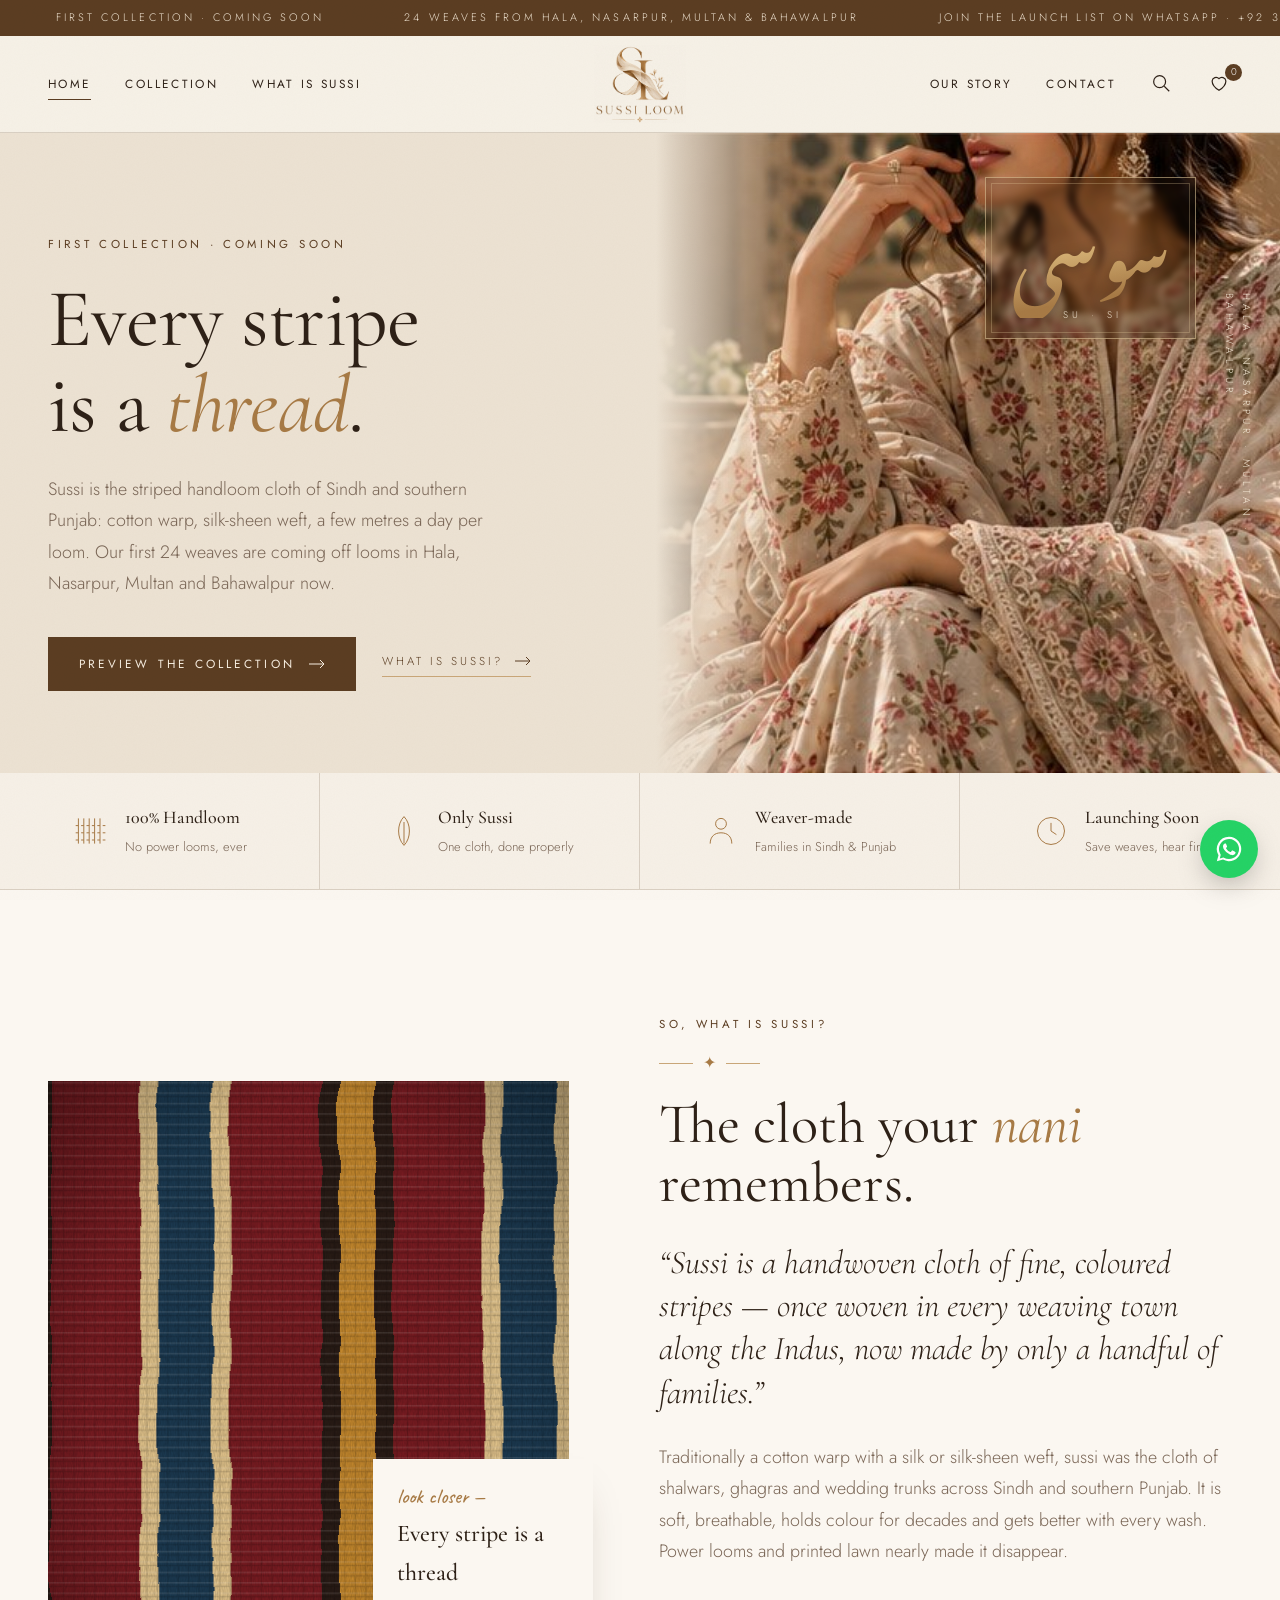
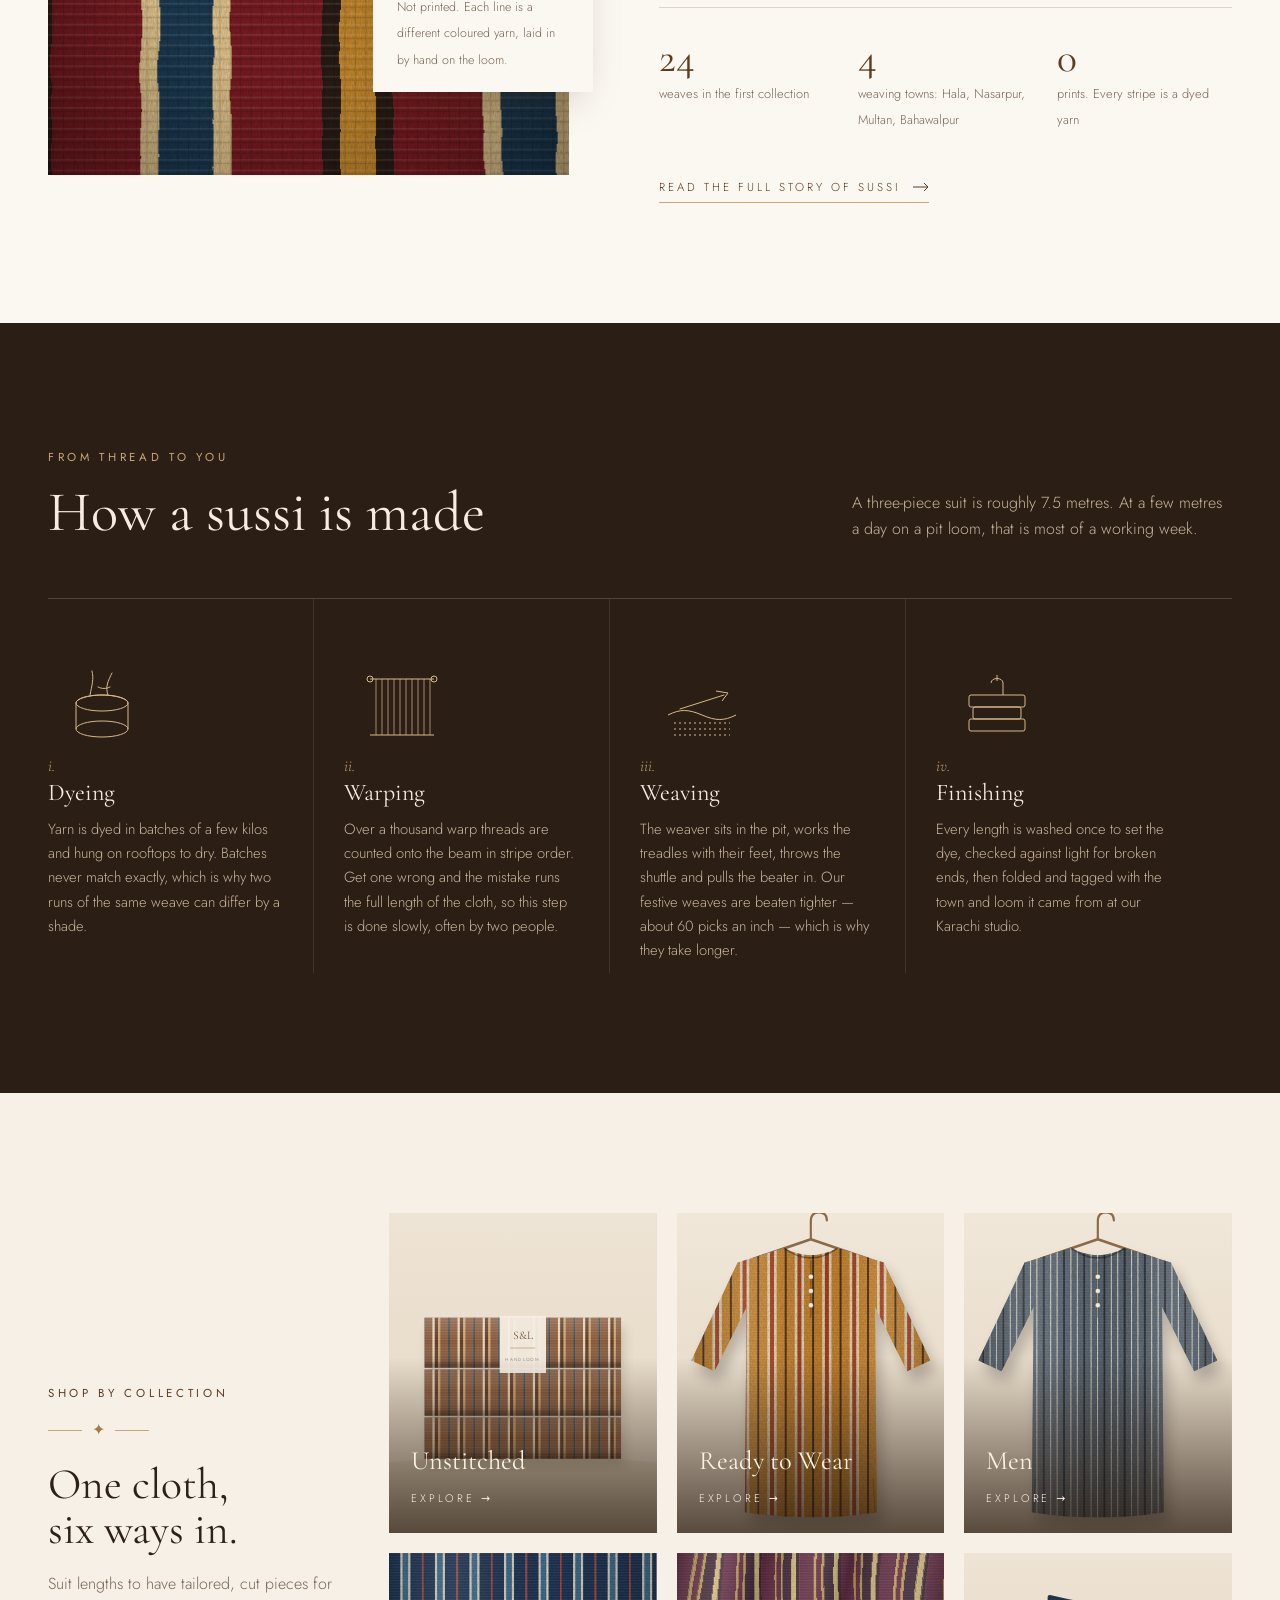
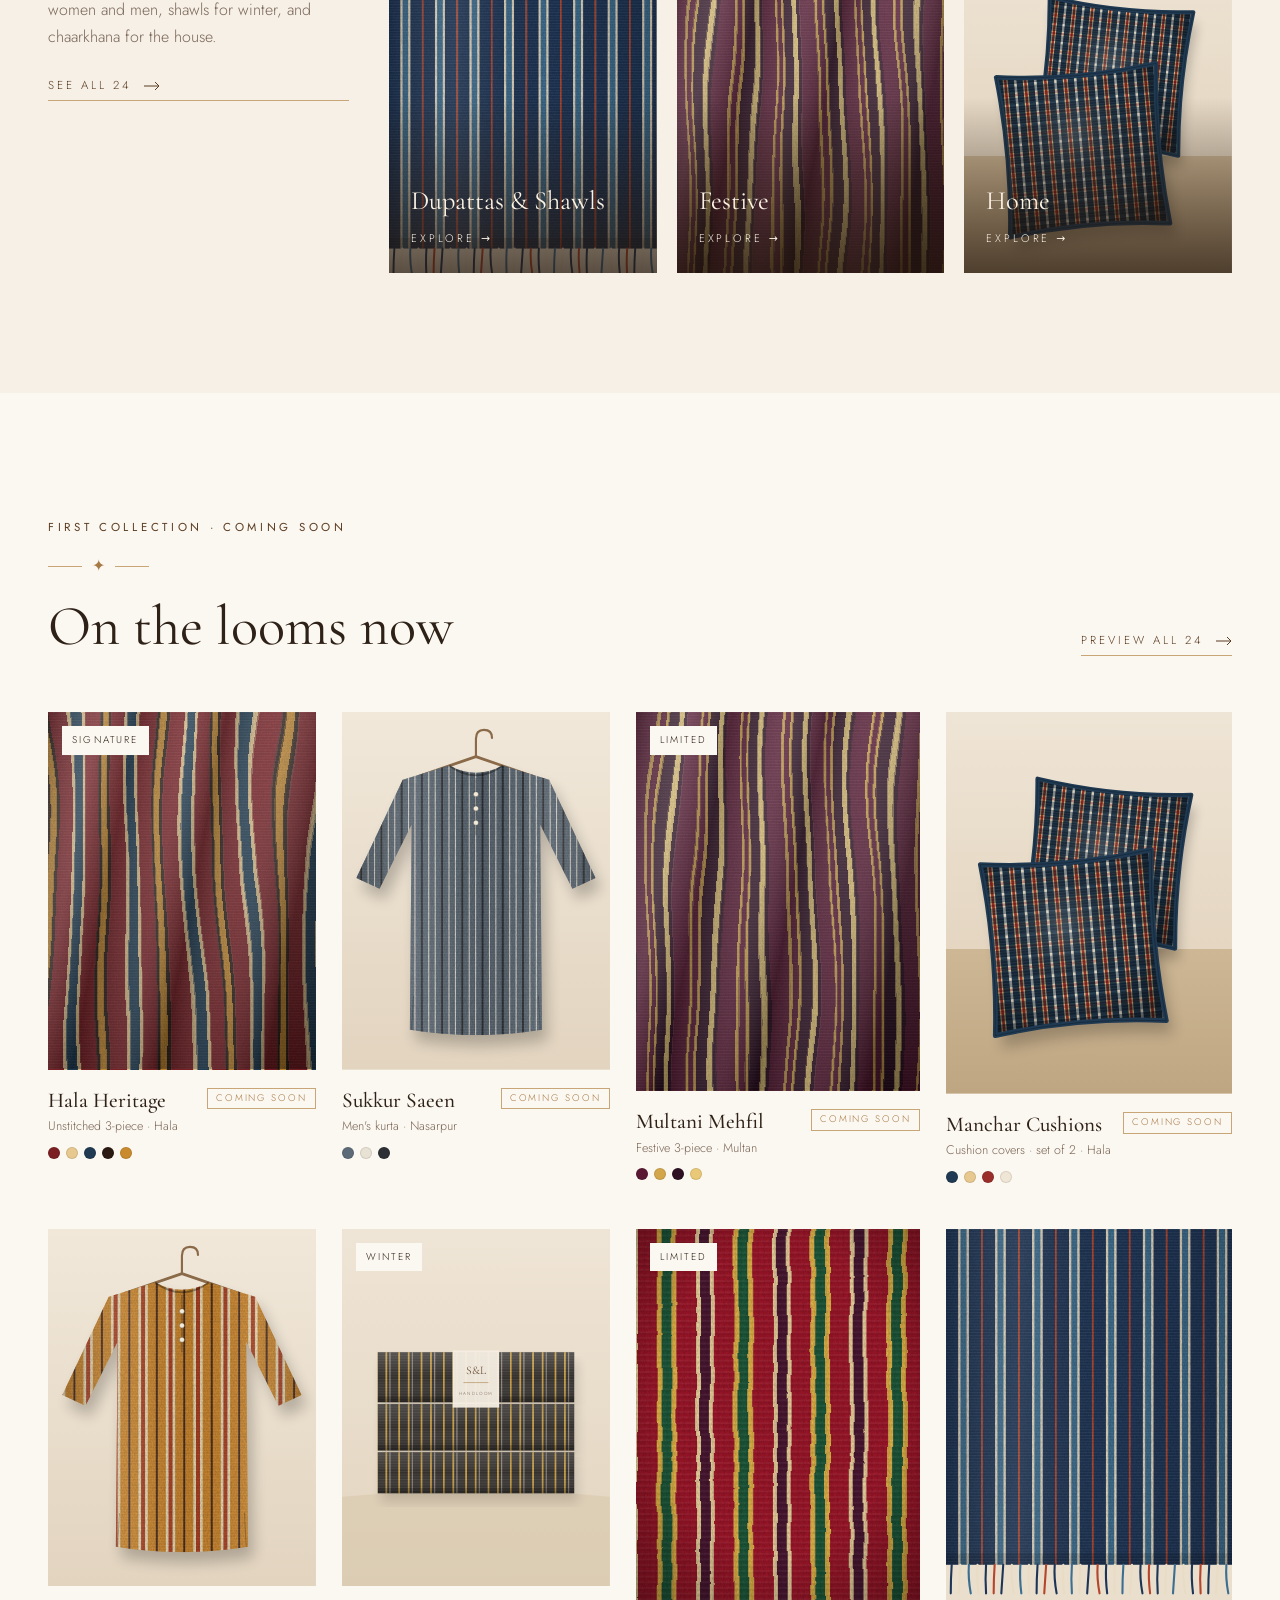
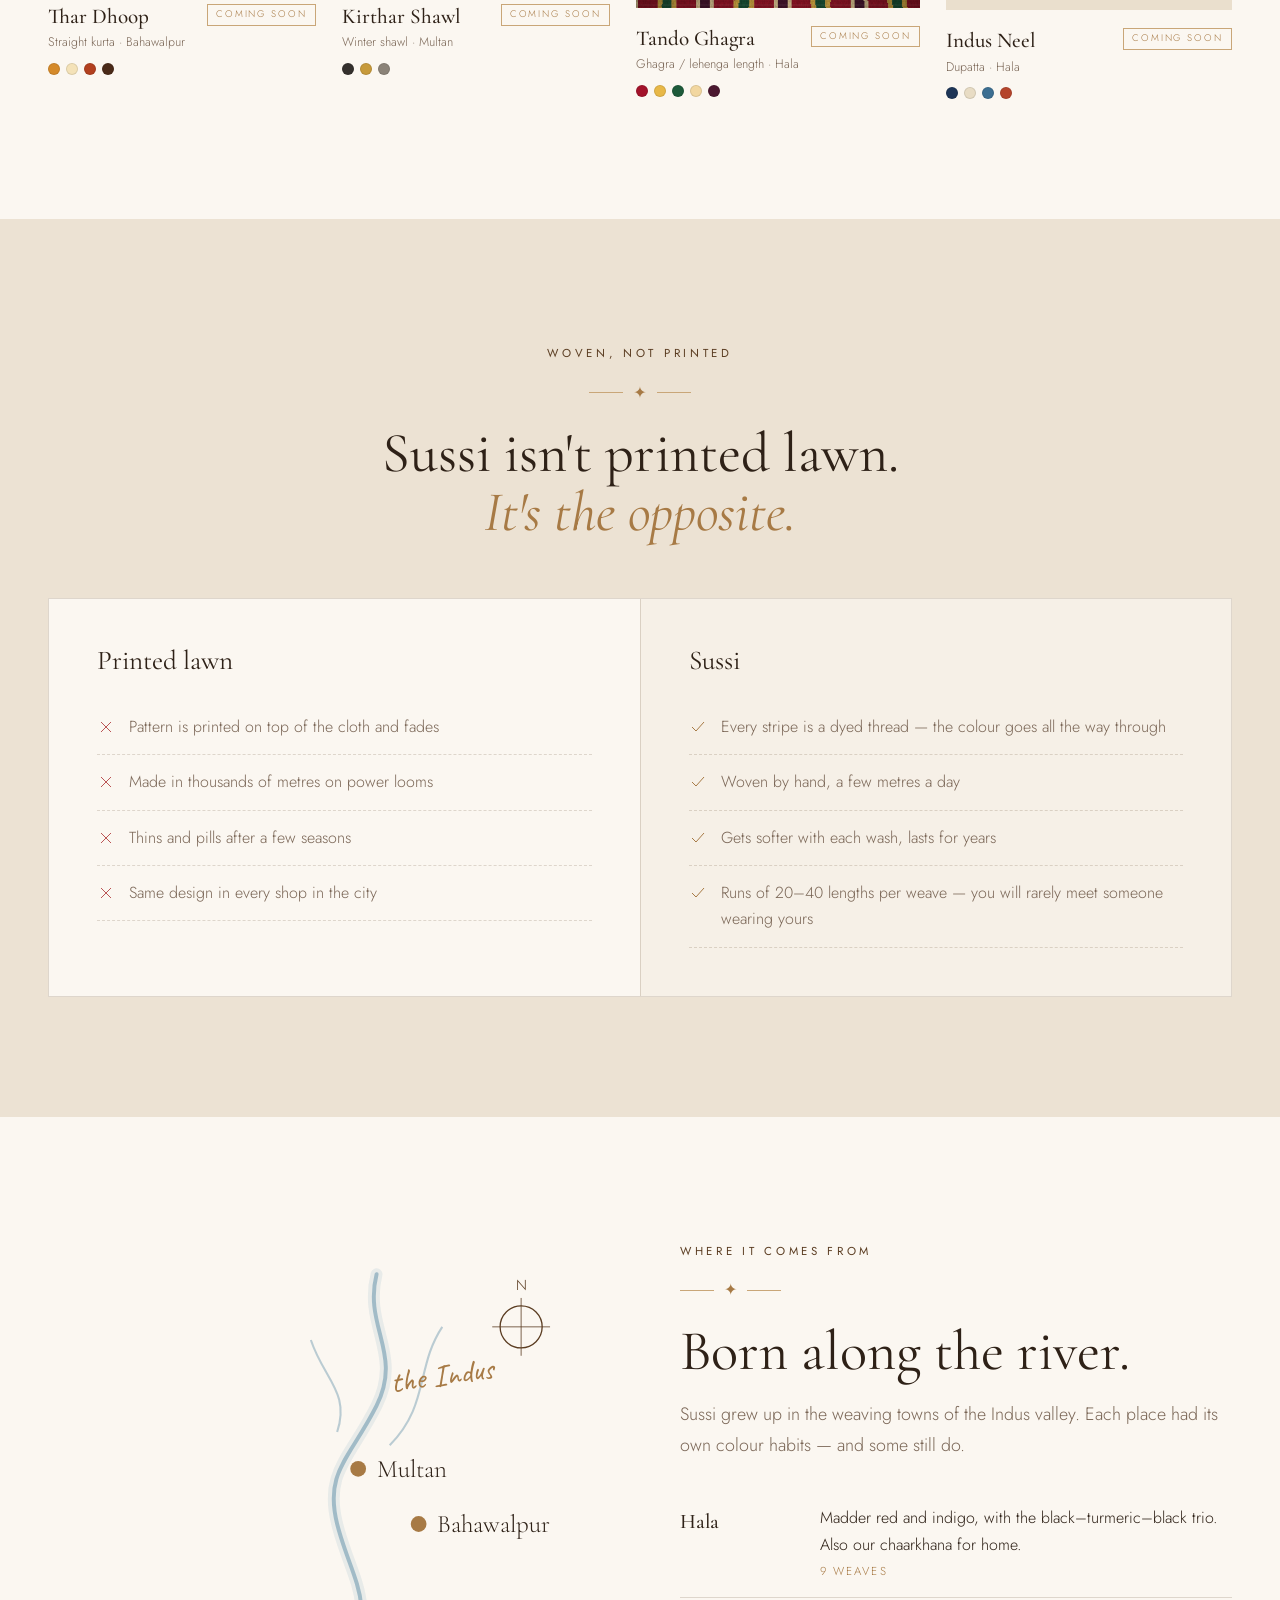
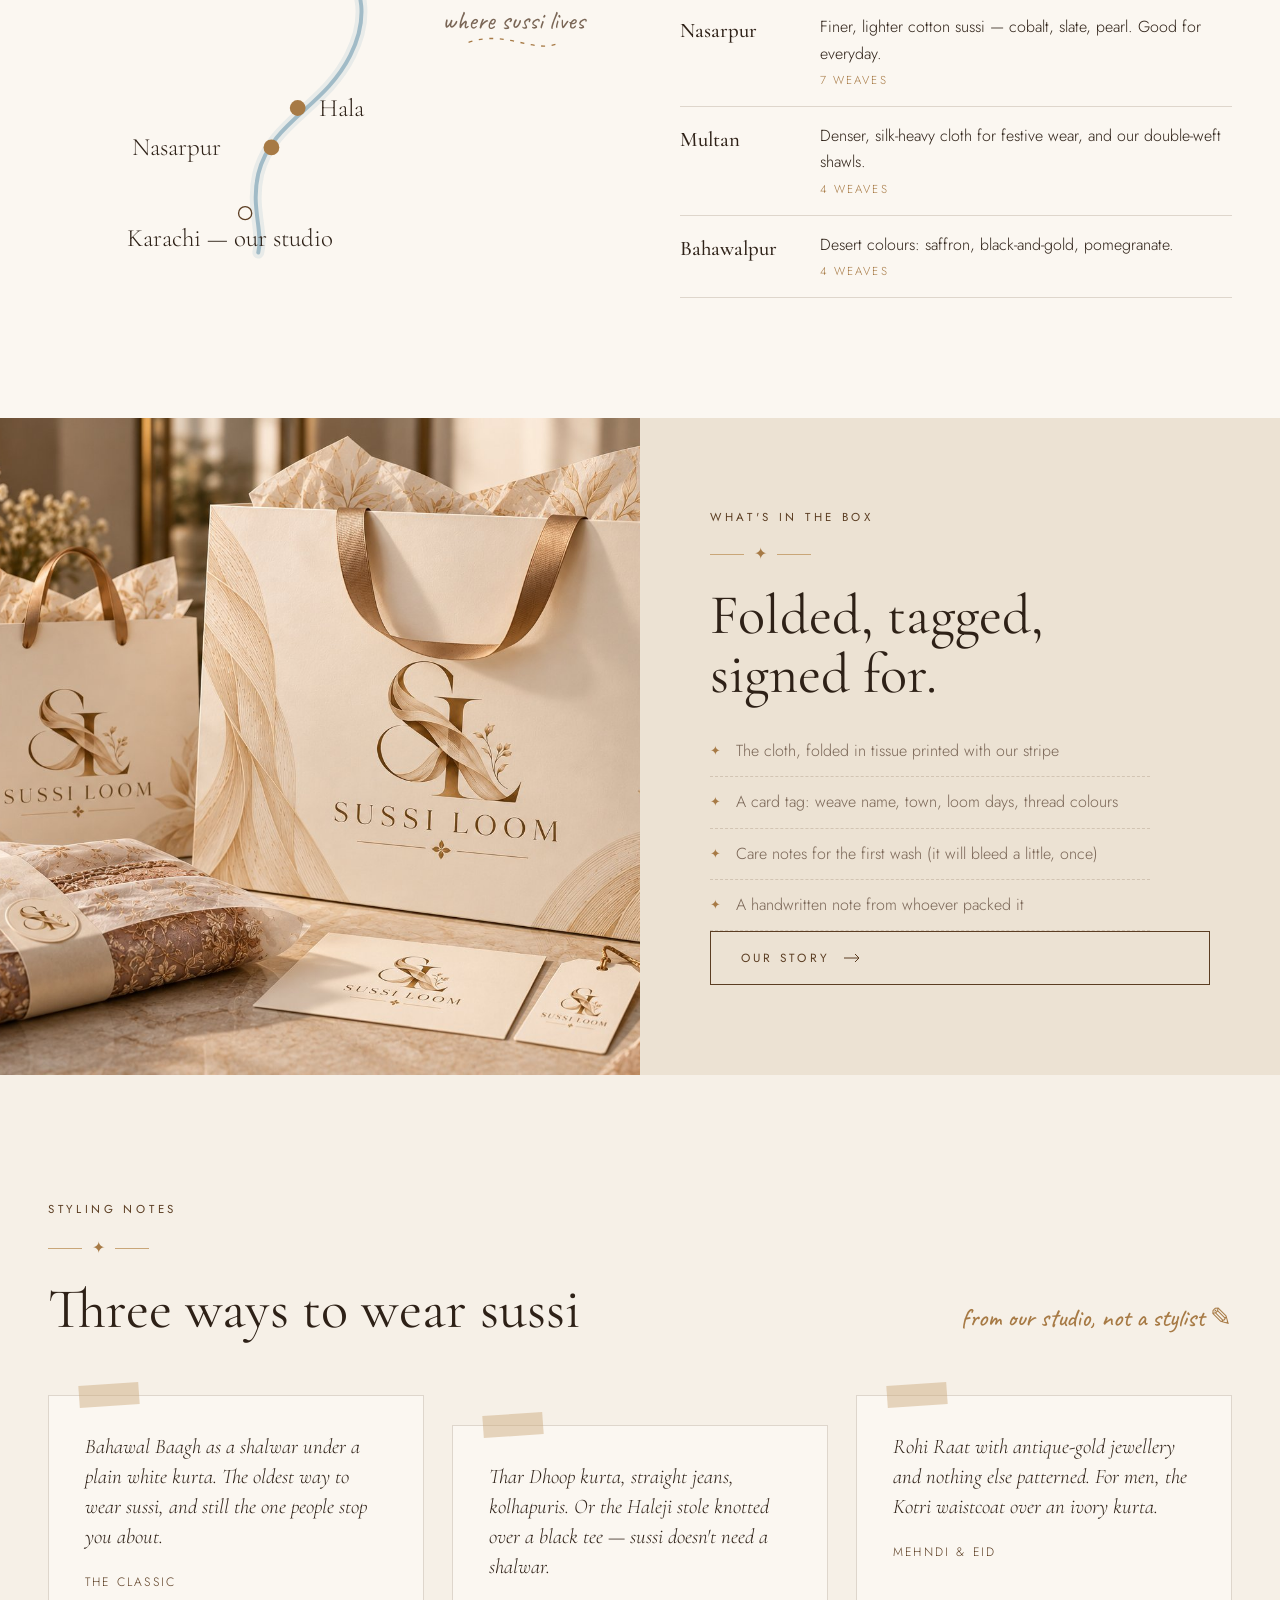
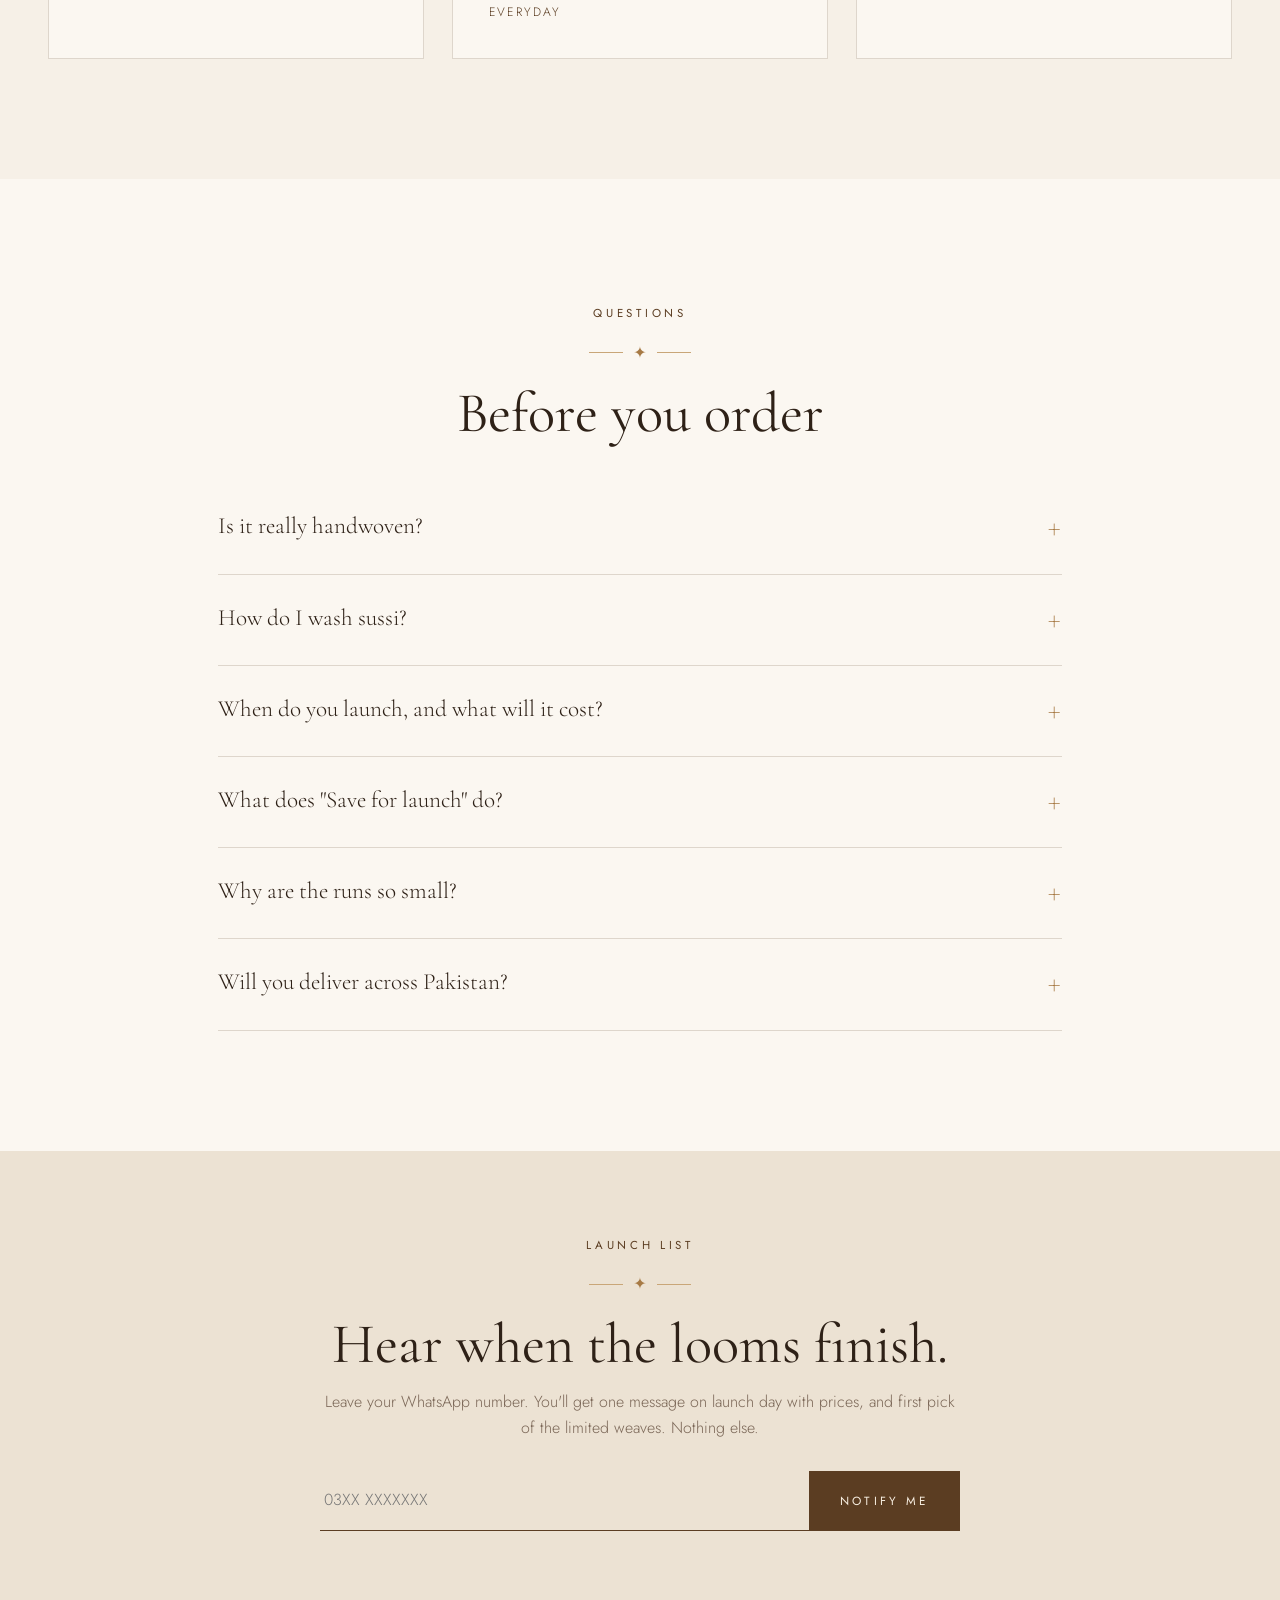
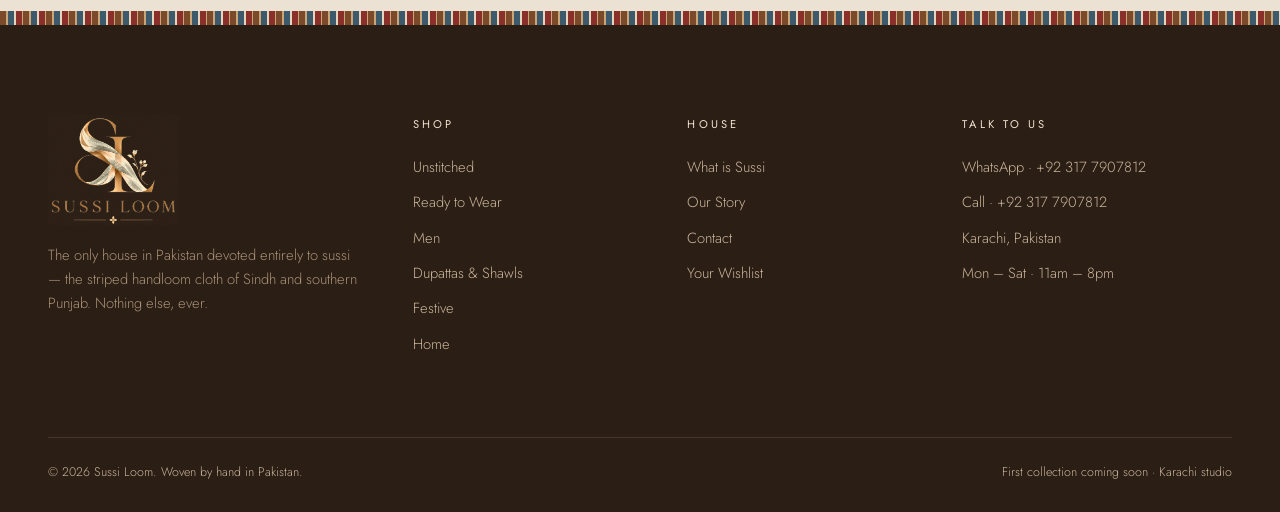
==== commit a77715f3: "Pre-launch: remove prices, add 12 weaves, stylise Urdu - All prices, cart and checkout removed; piec" ====
--- a/index.html
+++ b/index.html
@@ -3,11 +3,12 @@
 <head>
 <meta charset="utf-8">
 <meta name="viewport" content="width=device-width, initial-scale=1">
-<title>Sussi Loom — Pakistan's House of Handwoven Sussi</title>
-<meta name="description" content="Sussi Loom is the only store dedicated entirely to sussi — the rare striped handloom cloth of Sindh and southern Punjab. Unstitched suits, ready to wear, dupattas and festive sussi.">
+<title>Sussi Loom — Handwoven Sussi, Coming Soon</title>
+<meta name="description" content="Sussi Loom sells only sussi — the striped handloom cloth of Sindh and southern Punjab. 24 weaves across unstitched, ready to wear, men, shawls, festive and home. First collection coming soon.">
 <link rel="icon" href="assets/img/favicon.png">
 <link rel="preconnect" href="https://fonts.googleapis.com"><link rel="preconnect" href="https://fonts.gstatic.com" crossorigin>
 <link href="https://fonts.googleapis.com/css2?family=Caveat:wght@500&family=Cormorant+Garamond:ital,wght@0,400;0,500;1,400&family=Jost:wght@300;400&display=swap" rel="stylesheet">
+<link href="https://fonts.googleapis.com/css2?family=Noto+Nastaliq+Urdu:wght@600&text=%D8%B3%D9%88%D8%B3%DB%8C&display=swap" rel="stylesheet">
 <link rel="stylesheet" href="assets/css/style.css">
 </head>
 <body data-page="home">
@@ -17,18 +18,18 @@
   <!-- HERO -->
   <section class="hero">
     <div class="hero-copy">
-      <span class="eyebrow">Handwoven Sussi · Since the looms of Hala</span>
-      <h1>Woven in stripes,<br>worn in <em>stories</em>.</h1>
-      <p class="lead">Sussi is the striped handloom cloth of Sindh and southern Punjab — rarely seen, almost never sold. We are the one house that makes nothing else.</p>
+      <span class="eyebrow">First collection · Coming soon</span>
+      <h1>Every stripe<br>is a <em>thread</em>.</h1>
+      <p class="lead">Sussi is the striped handloom cloth of Sindh and southern Punjab: cotton warp, silk-sheen weft, a few metres a day per loom. Our first 24 weaves are coming off looms in Hala, Nasarpur, Multan and Bahawalpur now.</p>
       <div style="display:flex;gap:26px;align-items:center;flex-wrap:wrap">
-        <a class="btn" href="shop.html" data-arrow>Shop Sussi</a>
+        <a class="btn" href="shop.html" data-arrow>Preview the collection</a>
         <a class="link" href="what-is-sussi.html" data-arrow>What is sussi?</a>
       </div>
     </div>
     <div class="hero-media">
       <img src="assets/img/hero-model.jpg" alt="Woman wearing a Sussi Loom outfit" width="916" height="432">
-      <div class="hero-urdu" aria-hidden="true">سوسی</div>
-      <div class="hero-side">Tradition in every thread</div>
+      <div class="hero-seal" aria-hidden="true"><span class="ur" lang="ur">سوسی</span><span class="tr">su · si</span></div>
+      <div class="hero-side">Hala · Nasarpur · Multan · Bahawalpur</div>
     </div>
   </section>
 
@@ -37,7 +38,7 @@
     <div class="pillar"><svg viewBox="0 0 40 40"><path d="M6 6v28M12 6v28M18 6v28M24 6v28M30 6v28"/><path d="M3 14h34M3 22h34M3 30h34" stroke-dasharray="3 3"/></svg><div><b>100% Handloom</b><small>No power looms, ever</small></div></div>
     <div class="pillar"><svg viewBox="0 0 40 40"><path d="M20 4c-8 8-8 24 0 32 8-8 8-24 0-32Z"/><path d="M20 10v24"/></svg><div><b>Only Sussi</b><small>One cloth, done properly</small></div></div>
     <div class="pillar"><svg viewBox="0 0 40 40"><path d="M8 34c0-8 5-12 12-12s12 4 12 12"/><circle cx="20" cy="12" r="6"/></svg><div><b>Weaver-made</b><small>Families in Sindh &amp; Punjab</small></div></div>
-    <div class="pillar"><svg viewBox="0 0 40 40"><rect x="3" y="12" width="22" height="16"/><path d="M25 17h7l5 6v5H25"/><circle cx="10" cy="30" r="3"/><circle cx="30" cy="30" r="3"/></svg><div><b>Nationwide Delivery</b><small>Free above PKR 7,000</small></div></div>
+    <div class="pillar"><svg viewBox="0 0 40 40"><circle cx="20" cy="20" r="15"/><path d="M20 11v9l6 4"/></svg><div><b>Launching Soon</b><small>Save weaves, hear first</small></div></div>
   </div>
 
   <!-- WHAT IS SUSSI -->
@@ -54,9 +55,9 @@
         <p class="big-quote">“Sussi is a handwoven cloth of fine, coloured stripes — once woven in every weaving town along the Indus, now made by only a handful of families.”</p>
         <p class="lead">Traditionally a cotton warp with a silk or silk-sheen weft, sussi was the cloth of shalwars, ghagras and wedding trunks across Sindh and southern Punjab. It is soft, breathable, holds colour for decades and gets better with every wash. Power looms and printed lawn nearly made it disappear.</p>
         <div class="facts">
-          <div><b>1</b><small>cloth we make — only sussi</small></div>
-          <div><b>0</b><small>prints. Every stripe is woven</small></div>
-          <div><b>2</b><small>regions of origin: Sindh &amp; Punjab</small></div>
+          <div><b>24</b><small>weaves in the first collection</small></div>
+          <div><b>4</b><small>weaving towns: Hala, Nasarpur, Multan, Bahawalpur</small></div>
+          <div><b>0</b><small>prints. Every stripe is a dyed yarn</small></div>
         </div>
         <a class="link" href="what-is-sussi.html" data-arrow>Read the full story of sussi</a>
       </div>
@@ -68,28 +69,28 @@
     <div class="wrap">
       <div class="head-row">
         <div><span class="eyebrow light">From thread to you</span><h2 style="margin-top:14px">How a sussi is made</h2></div>
-        <p style="max-width:380px">Nothing about it is fast. That is exactly why it is worth it.</p>
+        <p style="max-width:380px">A three-piece suit is roughly 7.5 metres. At a few metres a day on a pit loom, that is most of a working week.</p>
       </div>
       <div class="steps">
         <div class="step rv">
           <span class="num">i.</span>
           <svg viewBox="0 0 84 84"><ellipse cx="42" cy="64" rx="26" ry="8"/><path d="M16 64V38c0-4 12-8 26-8s26 4 26 8v26"/><ellipse cx="42" cy="38" rx="26" ry="8"/><path d="M30 30c2-10 4-16 2-24M48 30c-3-8 0-14 4-22M38 22c4 2 8 2 12 0" stroke-linecap="round"/></svg>
-          <h3>Dyeing</h3><p>Cotton and silk yarns are dyed in small batches — madder reds, indigos, turmeric yellows — then dried in the sun.</p>
+          <h3>Dyeing</h3><p>Yarn is dyed in batches of a few kilos and hung on rooftops to dry. Batches never match exactly, which is why two runs of the same weave can differ by a shade.</p>
         </div>
         <div class="step rv">
           <span class="num">ii.</span>
           <svg viewBox="0 0 84 84"><path d="M10 14h64M10 70h64"/><path d="M16 14v56M22 14v56M28 14v56M34 14v56M40 14v56M46 14v56M52 14v56M58 14v56M64 14v56M70 14v56" stroke-width=".7"/><circle cx="10" cy="14" r="3"/><circle cx="74" cy="14" r="3"/></svg>
-          <h3>Warping</h3><p>Hundreds of threads are measured out and set on the loom in the exact stripe order — the pattern is decided here, before weaving begins.</p>
+          <h3>Warping</h3><p>Over a thousand warp threads are counted onto the beam in stripe order. Get one wrong and the mistake runs the full length of the cloth, so this step is done slowly, often by two people.</p>
         </div>
         <div class="step rv">
           <span class="num">iii.</span>
           <svg viewBox="0 0 84 84"><path d="M8 50c12-6 20-6 34 0s22 6 34 0"/><path d="M20 44l44-14" stroke-linecap="round"/><path d="M56 26l12 2-6 8" /><path d="M14 58h56M14 64h56M14 70h56" stroke-dasharray="2 3"/></svg>
-          <h3>Weaving</h3><p>The weaver throws the shuttle by hand, pass after pass, beating each thread in. One suit length can take days.</p>
+          <h3>Weaving</h3><p>The weaver sits in the pit, works the treadles with their feet, throws the shuttle and pulls the beater in. Our festive weaves are beaten tighter — about 60 picks an inch — which is why they take longer.</p>
         </div>
         <div class="step rv">
           <span class="num">iv.</span>
           <svg viewBox="0 0 84 84"><rect x="14" y="30" width="56" height="12" rx="2"/><rect x="18" y="42" width="48" height="12" rx="2"/><rect x="14" y="54" width="56" height="12" rx="2"/><path d="M36 18c0-6 12-6 12 0v12M42 10v6"/></svg>
-          <h3>Finishing</h3><p>Washed, checked thread by thread, folded and wrapped by us in Karachi — then sent to your door.</p>
+          <h3>Finishing</h3><p>Every length is washed once to set the dye, checked against light for broken ends, then folded and tagged with the town and loom it came from at our Karachi studio.</p>
         </div>
       </div>
     </div>
@@ -102,14 +103,16 @@
         <div class="tile-intro rv" style="display:flex;flex-direction:column;justify-content:center;padding-right:20px">
           <span class="eyebrow">Shop by collection</span>
           <div class="divider">✦</div>
-          <h2 style="font-size:clamp(2rem,3.4vw,2.9rem)">One cloth,<br>four ways to wear it.</h2>
-          <p style="margin:18px 0 26px">Buy it as fabric and have it tailored, or let us cut it for you.</p>
-          <a class="link" href="shop.html" data-arrow>Explore all</a>
+          <h2 style="font-size:clamp(2rem,3.4vw,2.9rem)">One cloth,<br>six ways in.</h2>
+          <p style="margin:18px 0 26px">Suit lengths to have tailored, cut pieces for women and men, shawls for winter, and chaarkhana for the house.</p>
+          <a class="link" href="shop.html" data-arrow>See all 24</a>
         </div>
         <a class="tile rv" href="shop.html?cat=unstitched"><div class="bg" data-swatch="sehwan-mitti" data-view="folded"></div><div class="cap"><h3>Unstitched</h3><span>Explore →</span></div></a>
-        <a class="tile rv" href="shop.html?cat=ready"><div class="bg" data-swatch="thar-dhoop"></div><div class="cap"><h3>Ready to Wear</h3><span>Explore →</span></div></a>
-        <a class="tile rv" href="shop.html?cat=dupatta"><div class="bg" data-swatch="indus-neel" data-view="flat"></div><div class="cap"><h3>Dupattas</h3><span>Explore →</span></div></a>
+        <a class="tile rv" href="shop.html?cat=ready"><div class="bg" data-swatch="thar-dhoop" data-view="kurta"></div><div class="cap"><h3>Ready to Wear</h3><span>Explore →</span></div></a>
+        <a class="tile rv" href="shop.html?cat=men"><div class="bg" data-swatch="sukkur-saeen" data-view="kurta"></div><div class="cap"><h3>Men</h3><span>Explore →</span></div></a>
+        <a class="tile rv" href="shop.html?cat=dupatta"><div class="bg" data-swatch="indus-neel" data-view="flat"></div><div class="cap"><h3>Dupattas &amp; Shawls</h3><span>Explore →</span></div></a>
         <a class="tile rv" href="shop.html?cat=festive"><div class="bg" data-swatch="multani-mehfil"></div><div class="cap"><h3>Festive</h3><span>Explore →</span></div></a>
+        <a class="tile rv" href="shop.html?cat=home"><div class="bg" data-swatch="manchar-cushion" data-view="cushion"></div><div class="cap"><h3>Home</h3><span>Explore →</span></div></a>
       </div>
     </div>
   </section>
@@ -118,8 +121,8 @@
   <section class="sec">
     <div class="wrap">
       <div class="head-row">
-        <div><span class="eyebrow">Off the loom this season</span><div class="divider">✦</div><h2>Featured sussi</h2></div>
-        <a class="link" href="shop.html" data-arrow>View all</a>
+        <div><span class="eyebrow">First collection · coming soon</span><div class="divider">✦</div><h2>On the looms now</h2></div>
+        <a class="link" href="shop.html" data-arrow>Preview all 24</a>
       </div>
       <div class="grid" id="featured"></div>
     </div>
@@ -129,7 +132,7 @@
   <section class="sec sand">
     <div class="wrap">
       <div style="text-align:center;max-width:680px;margin:0 auto 56px" class="rv">
-        <span class="eyebrow">Why it costs what it costs</span>
+        <span class="eyebrow">Woven, not printed</span>
         <div class="divider center">✦</div>
         <h2>Sussi isn't printed lawn.<br><em>It's the opposite.</em></h2>
       </div>
@@ -149,7 +152,7 @@
             <li><svg viewBox="0 0 18 18" stroke="#a77a45" fill="none"><path d="M3 9l4 4 8-9"/></svg>Every stripe is a dyed thread — the colour goes all the way through</li>
             <li><svg viewBox="0 0 18 18" stroke="#a77a45" fill="none"><path d="M3 9l4 4 8-9"/></svg>Woven by hand, a few metres a day</li>
             <li><svg viewBox="0 0 18 18" stroke="#a77a45" fill="none"><path d="M3 9l4 4 8-9"/></svg>Gets softer with each wash, lasts for years</li>
-            <li><svg viewBox="0 0 18 18" stroke="#a77a45" fill="none"><path d="M3 9l4 4 8-9"/></svg>Small runs — you will rarely meet someone wearing yours</li>
+            <li><svg viewBox="0 0 18 18" stroke="#a77a45" fill="none"><path d="M3 9l4 4 8-9"/></svg>Runs of 20–40 lengths per weave — you will rarely meet someone wearing yours</li>
           </ul>
         </div>
       </div>
@@ -183,10 +186,10 @@
         <h2>Born along the river.</h2>
         <p class="lead" style="margin-top:18px">Sussi grew up in the weaving towns of the Indus valley. Each place had its own colour habits — and some still do.</p>
         <ul class="places">
-          <li><b>Hala</b><span>Famous for its crafts; deep reds and indigo stripes.</span></li>
-          <li><b>Nasarpur</b><span>Old weaving town near Hyderabad, known for fine cotton cloth.</span></li>
-          <li><b>Multan</b><span>Richer, silk-heavy sussi for festive wear.</span></li>
-          <li><b>Bahawalpur</b><span>Bright, desert-inspired colour combinations.</span></li>
+          <li><b>Hala</b><span>Madder red and indigo, with the black–turmeric–black trio. Also our chaarkhana for home. <i>9 weaves</i></span></li>
+          <li><b>Nasarpur</b><span>Finer, lighter cotton sussi — cobalt, slate, pearl. Good for everyday. <i>7 weaves</i></span></li>
+          <li><b>Multan</b><span>Denser, silk-heavy cloth for festive wear, and our double-weft shawls. <i>4 weaves</i></span></li>
+          <li><b>Bahawalpur</b><span>Desert colours: saffron, black-and-gold, pomegranate. <i>4 weaves</i></span></li>
         </ul>
       </div>
     </div>
@@ -196,10 +199,15 @@
   <section class="band">
     <img src="assets/img/packaging.jpg" alt="Sussi Loom packaging — bags, tissue wrap, card and tag" loading="lazy" width="1536" height="1024">
     <div class="copy">
-      <span class="eyebrow">Unboxing</span>
+      <span class="eyebrow">What's in the box</span>
       <div class="divider">✦</div>
-      <h2>It arrives like<br>an heirloom should.</h2>
-      <p class="lead" style="margin:20px 0 30px">Every order is folded by hand, wrapped in printed tissue, sealed with our monogram and sent with a handwritten card — and a note on which loom it came from.</p>
+      <h2>Folded, tagged,<br>signed for.</h2>
+      <ul class="box-list">
+        <li>The cloth, folded in tissue printed with our stripe</li>
+        <li>A card tag: weave name, town, loom days, thread colours</li>
+        <li>Care notes for the first wash (it will bleed a little, once)</li>
+        <li>A handwritten note from whoever packed it</li>
+      </ul>
       <a class="btn ghost" href="our-story.html" data-arrow>Our story</a>
     </div>
   </section>
@@ -212,9 +220,9 @@
         <span class="hand" style="font-size:1.6rem">from our studio, not a stylist ✎</span>
       </div>
       <div class="notes">
-        <div class="note rv"><span class="pin"></span><p>A sussi shalwar with a plain white cotton kurta. The way it was always worn — and still the best.</p><div class="who">The classic</div></div>
-        <div class="note rv"><span class="pin"></span><p>A sussi kurta over straight jeans and kolhapuris. Office on Monday, chai with friends on Friday.</p><div class="who">Everyday</div></div>
-        <div class="note rv"><span class="pin"></span><p>Silk-rich festive sussi with gold jhumkas and a plain chiffon dupatta. Let the stripes do the talking.</p><div class="who">Mehndi &amp; Eid</div></div>
+        <div class="note rv"><span class="pin"></span><p>Bahawal Baagh as a shalwar under a plain white kurta. The oldest way to wear sussi, and still the one people stop you about.</p><div class="who">The classic</div></div>
+        <div class="note rv"><span class="pin"></span><p>Thar Dhoop kurta, straight jeans, kolhapuris. Or the Haleji stole knotted over a black tee — sussi doesn't need a shalwar.</p><div class="who">Everyday</div></div>
+        <div class="note rv"><span class="pin"></span><p>Rohi Raat with antique-gold jewellery and nothing else patterned. For men, the Kotri waistcoat over an ivory kurta.</p><div class="who">Mehndi &amp; Eid</div></div>
       </div>
     </div>
   </section>
@@ -226,9 +234,10 @@
       <div class="faq">
         <details><summary>Is it really handwoven?</summary><p>Yes. Every metre we sell is woven on a hand-operated loom by weaving families we work with directly. Small irregularities in the stripes are the mark of the hand — not a defect.</p></details>
         <details><summary>How do I wash sussi?</summary><p>Hand wash or gentle machine wash in cold water, dry in the shade, and iron on medium. The first wash may release a little dye — wash it alone once. It softens beautifully after that.</p></details>
-        <details><summary>How long does delivery take?</summary><p>Karachi 2–3 working days, other cities 3–5 working days. Shipping is free on orders above PKR 7,000, otherwise PKR 250.</p></details>
-        <details><summary>Can I pay cash on delivery?</summary><p>Yes — cash on delivery is available across Pakistan. You can also pay by bank transfer, JazzCash or Easypaisa.</p></details>
-        <details><summary>Can I return or exchange?</summary><p>Unworn, unwashed and uncut items can be exchanged within 7 days of delivery. Message us on WhatsApp and we'll sort it out.</p></details>
+        <details><summary>When do you launch, and what will it cost?</summary><p>The first collection is still coming off the looms. Prices will be announced on launch day — people on the WhatsApp list see them first, and get first pick of the limited weaves.</p></details>
+        <details><summary>What does "Save for launch" do?</summary><p>It keeps a list of the weaves you like in this browser. From your wishlist you can send it to us on WhatsApp, and we'll message you when those exact pieces go live.</p></details>
+        <details><summary>Why are the runs so small?</summary><p>A weave is decided at warping: once a loom is set up, it makes one stripe order until the beam runs out — usually 20 to 40 suit lengths. When it's gone, the next run may be a different colourway.</p></details>
+        <details><summary>Will you deliver across Pakistan?</summary><p>Yes. Karachi in 2–3 working days, other cities 3–5. Cash on delivery will be available from launch.</p></details>
       </div>
     </div>
   </section>
@@ -236,10 +245,10 @@
   <!-- CTA -->
   <section class="sec sand tight">
     <div class="letter">
-      <span class="eyebrow">New weaves, first</span>
+      <span class="eyebrow">Launch list</span>
       <div class="divider center">✦</div>
       <h2>Hear when the looms finish.</h2>
-      <p style="margin-top:14px">Our runs are small. Leave your WhatsApp number and we'll message you when a new weave lands — nothing else.</p>
+      <p style="margin-top:14px">Leave your WhatsApp number. You'll get one message on launch day with prices, and first pick of the limited weaves. Nothing else.</p>
       <form id="notify">
         <input type="tel" required placeholder="03XX XXXXXXX" aria-label="WhatsApp number" pattern="[0-9+ ]{10,15}">
         <button class="btn" type="submit">Notify me</button>
@@ -253,13 +262,13 @@
 <script src="assets/js/app.js"></script>
 <script>
 document.addEventListener("sl:ready", () => {
-  const ids = ["hala-heritage","kachi-moti","multani-mehfil","indus-neel","thar-dhoop","shikarpur-pista","rohi-raat","gulab-gali"];
+  const ids = ["hala-heritage","sukkur-saeen","multani-mehfil","manchar-cushion","thar-dhoop","kirthar-shawl","tando-ghagra","indus-neel"];
   document.getElementById("featured").innerHTML = ids.map(id => SL.card(SL.byId(id))).join("");
   document.getElementById("notify").addEventListener("submit", e => {
     e.preventDefault();
     const n = e.target.querySelector("input").value;
-    window.open("https://wa.me/" + SL.WA + "?text=" + encodeURIComponent("Please add me to the Sussi Loom new-weave list. My number: " + n), "_blank");
-    SL.toast("Thank you — we'll be in touch when the looms finish.");
+    window.open("https://wa.me/" + SL.WA + "?text=" + encodeURIComponent("Please add me to the Sussi Loom launch list. My number: " + n), "_blank");
+    SL.toast("You're on the list — one message on launch day.");
     e.target.reset();
   });
 });
--- a/assets/css/style.css
+++ b/assets/css/style.css
@@ -97,7 +97,13 @@
 .hero-note{position:absolute;left:-30px;bottom:70px;z-index:3;font-family:var(--hand);font-size:1.6rem;color:var(--brown);transform:rotate(-5deg);display:flex;align-items:flex-end;gap:6px}
 .hero-note svg{width:90px;height:60px}
 .hero-side{position:absolute;right:26px;top:50%;transform:translateY(-50%);z-index:3;writing-mode:vertical-rl;font-size:.64rem;letter-spacing:.4em;text-transform:uppercase;color:#f3e7d4}
-.hero-urdu{position:absolute;right:6%;top:40px;z-index:2;font-size:7rem;color:rgba(255,248,236,.35);font-family:serif;line-height:1}
+/* Urdu wordmark: Nastaliq, gold leaf on a framed seal */
+.hero-seal{position:absolute;right:84px;top:44px;z-index:2;display:flex;flex-direction:column;align-items:center;padding:6px 26px 14px;border:1px solid rgba(233,207,160,.55);background:rgba(43,30,20,.18);backdrop-filter:blur(3px)}
+.hero-seal::before{content:"";position:absolute;inset:5px;border:1px solid rgba(233,207,160,.28);pointer-events:none}
+.ur{font-family:"Noto Nastaliq Urdu",serif;font-weight:600;line-height:1.9;background:linear-gradient(170deg,#f7e6c2 10%,#d9b679 45%,#a77a45 80%);-webkit-background-clip:text;background-clip:text;color:transparent}
+.hero-seal .ur{font-size:4.4rem;filter:drop-shadow(0 2px 6px rgba(30,18,8,.35))}
+.hero-seal .tr{font-size:.6rem;letter-spacing:.5em;text-transform:uppercase;color:#f3e7d4;margin-top:-10px;padding-left:.5em}
+.ur-inline{display:inline-block;font-size:.62em;vertical-align:middle;margin:0 .1em;transform:translateY(-.08em);background:linear-gradient(170deg,#c9a678,#8c5f30);-webkit-background-clip:text;background-clip:text;color:transparent;line-height:1.6}
 
 /* pillars */
 .pillars{display:grid;grid-template-columns:repeat(4,1fr);border-bottom:1px solid var(--line);background:var(--cream)}
@@ -139,8 +145,9 @@
 .step p{font-size:.92rem}
 
 /* collection tiles */
-.tiles{display:grid;grid-template-columns:1.2fr repeat(4,1fr);gap:20px;align-items:stretch}
-.tile{position:relative;overflow:hidden;min-height:400px;display:block;background:var(--sand)}
+.tiles{display:grid;grid-template-columns:1.2fr repeat(3,1fr);gap:20px;align-items:stretch}
+.tiles .tile-intro{grid-row:span 2}
+.tile{position:relative;overflow:hidden;min-height:320px;display:block;background:var(--sand)}
 .tile .bg{position:absolute;inset:0;transition:transform 1.2s cubic-bezier(.2,.7,.2,1)}
 .tile .bg img,.tile .bg svg{width:100%;height:100%;object-fit:cover}
 .tile:hover .bg{transform:scale(1.06)}
@@ -162,7 +169,10 @@
 .card .meta{padding-top:18px;display:flex;justify-content:space-between;gap:12px;align-items:flex-start}
 .card h4{font-size:1.32rem;font-weight:500;line-height:1.15}
 .card .sub{font-size:.78rem;color:var(--muted);margin-top:4px}
-.card .price{font-size:.92rem;white-space:nowrap;color:var(--brown);font-weight:400}
+.soon{font-size:.6rem;letter-spacing:.2em;text-transform:uppercase;white-space:nowrap;color:var(--gold);border:1px solid var(--gold-soft);padding:5px 8px;line-height:1}
+.soon.lg{display:inline-block;font-size:.72rem;padding:9px 14px;margin:18px 0 24px}
+.card .quick .btn.on,.btn.on{background:var(--paper);color:var(--brown)}
+.card .sub{white-space:nowrap;overflow:hidden;text-overflow:ellipsis}
 .dots{display:flex;gap:6px;margin-top:10px}
 .dots i{width:12px;height:12px;border-radius:50%;border:1px solid rgba(0,0,0,.1)}
 
@@ -180,6 +190,17 @@
 .places{list-style:none;margin-top:28px}
 .places li{display:grid;grid-template-columns:120px 1fr;gap:20px;padding:16px 0;border-bottom:1px solid var(--line)}
 .places b{font-family:var(--serif);font-size:1.3rem;font-weight:500;color:var(--ink)}
+.places i{display:block;font-style:normal;font-size:.72rem;letter-spacing:.18em;text-transform:uppercase;color:var(--gold);margin-top:4px}
+.box-list{list-style:none;margin:22px 0 0;max-width:440px}
+.box-list li{padding:12px 0 12px 26px;border-bottom:1px dashed var(--line);position:relative;color:var(--muted)}
+.box-list li::before{content:"✦";position:absolute;left:0;color:var(--gold);font-size:.8rem;top:14px}
+.spec-table{width:100%;border-collapse:collapse;margin-top:28px;font-size:.9rem}
+.spec-table th{text-align:left;font-weight:400;font-size:.66rem;letter-spacing:.22em;text-transform:uppercase;color:var(--brown);padding:11px 16px 11px 0;width:38%;vertical-align:top}
+.spec-table td{padding:11px 0;color:var(--ink)}
+.spec-table tr{border-bottom:1px solid var(--line)}
+.thread-list{display:flex;flex-wrap:wrap;gap:10px 18px;margin-top:4px}
+.thread-list span{display:inline-flex;align-items:center;gap:8px;font-size:.84rem;color:var(--muted)}
+.thread-list i{width:18px;height:18px;border-radius:50%;border:1px solid rgba(0,0,0,.12)}
 
 /* story band */
 .band{display:grid;grid-template-columns:1fr 1fr;min-height:560px}
@@ -352,7 +373,7 @@
 @media (max-width:1080px){
   .grid{grid-template-columns:repeat(3,1fr)}
   .tiles{grid-template-columns:repeat(2,1fr)}
-  .tiles .tile-intro{grid-column:1/-1;min-height:auto}
+  .tiles .tile-intro{grid-column:1/-1;grid-row:auto;min-height:auto}
   .steps{grid-template-columns:repeat(2,1fr)}
   .foot-grid{grid-template-columns:1fr 1fr}
 }
@@ -414,7 +435,8 @@
   .foot-grid{grid-template-columns:1fr}
   .tiles{grid-template-columns:1fr}
   .tile{min-height:320px}
-  .hero-urdu{font-size:4.5rem}
+  .hero-seal .ur{font-size:3rem}
+  .hero-seal{top:24px;right:6%;padding:2px 18px 10px}
 }
 @media (prefers-reduced-motion:reduce){
   .rv{opacity:1;transform:none;transition:none}
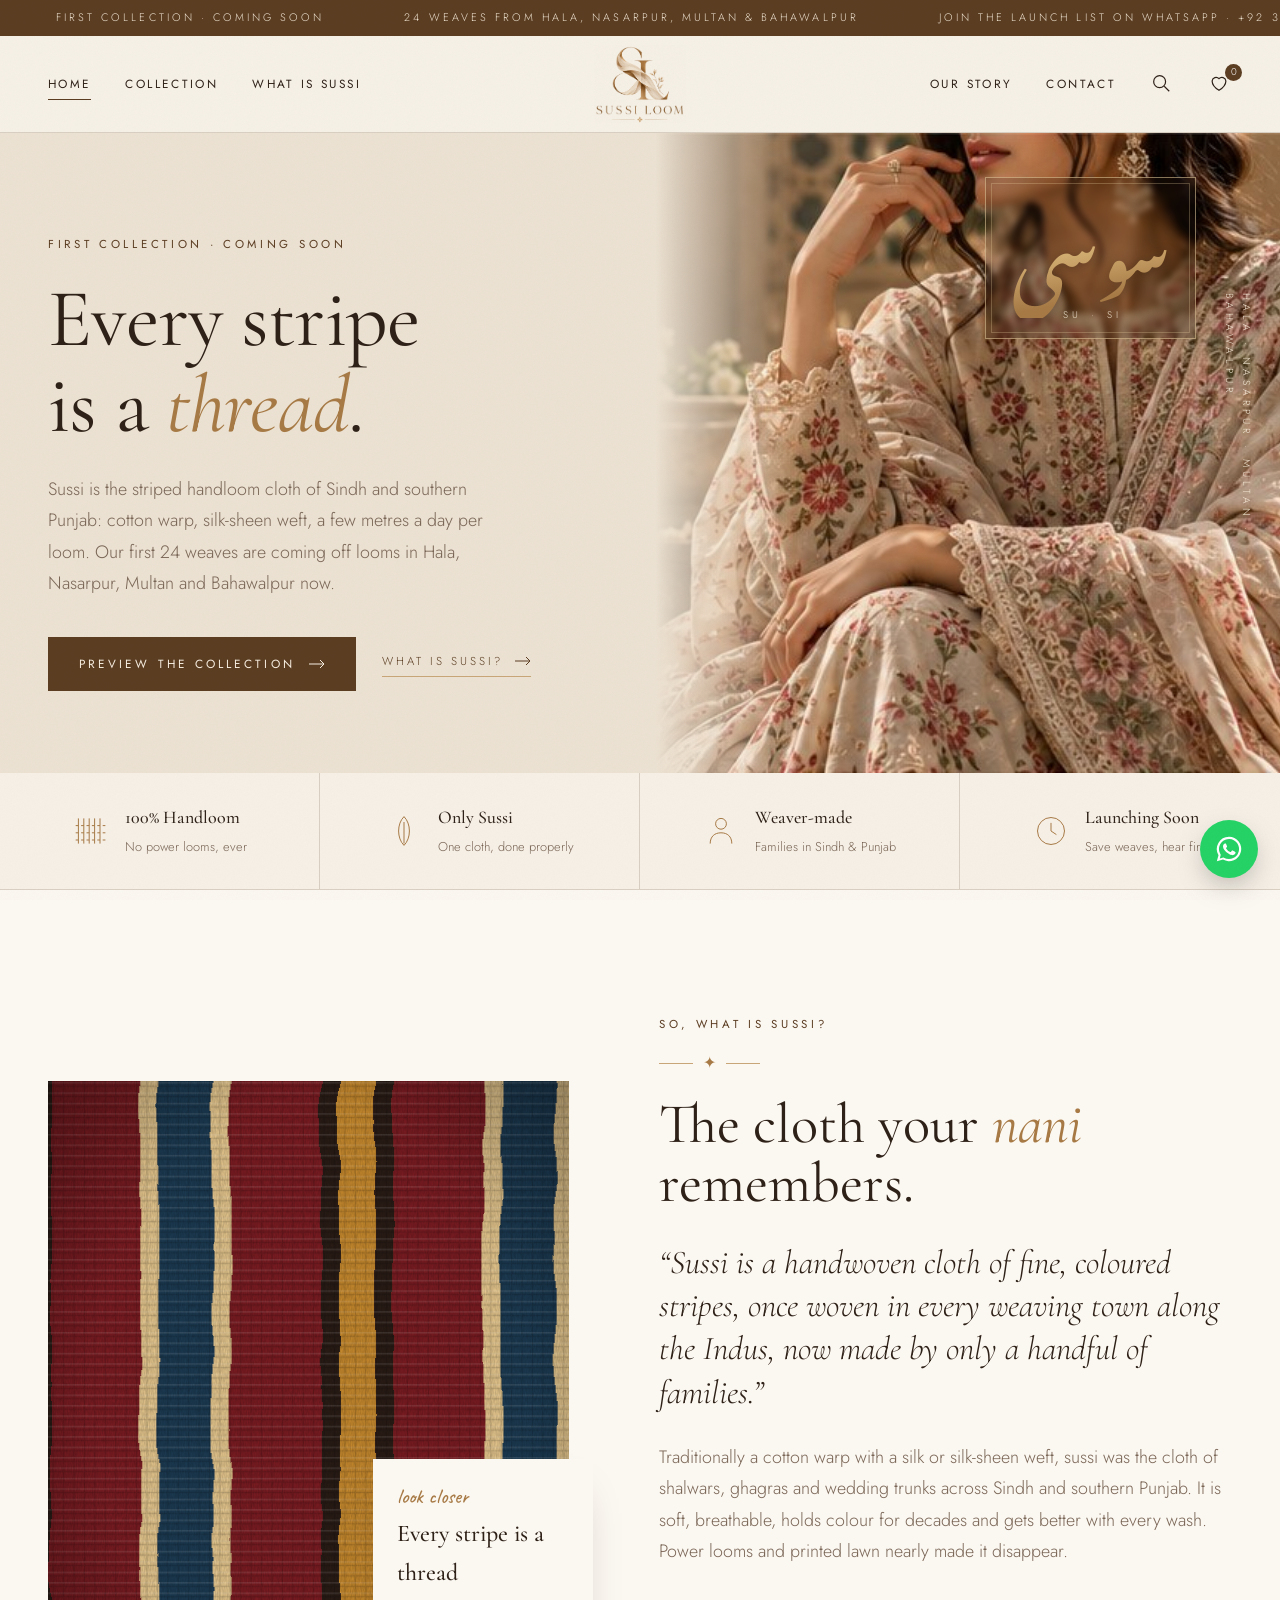
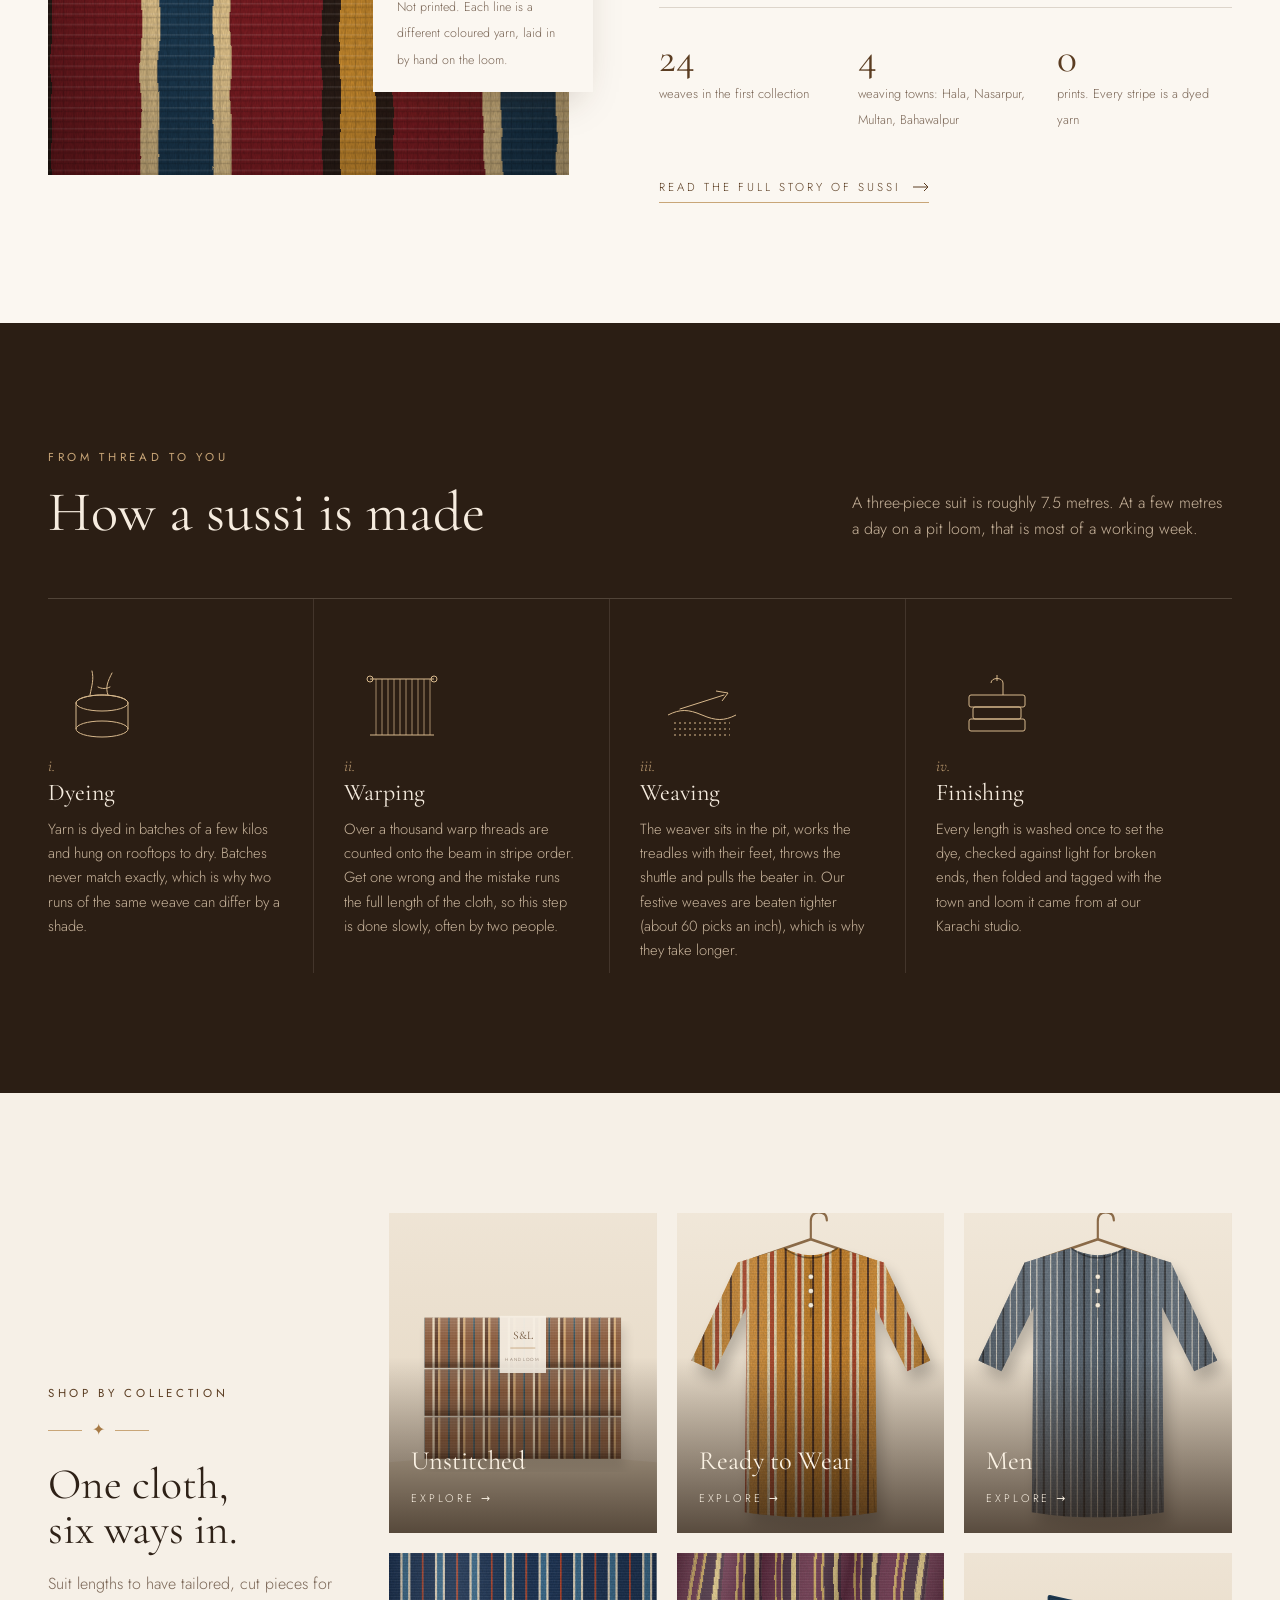
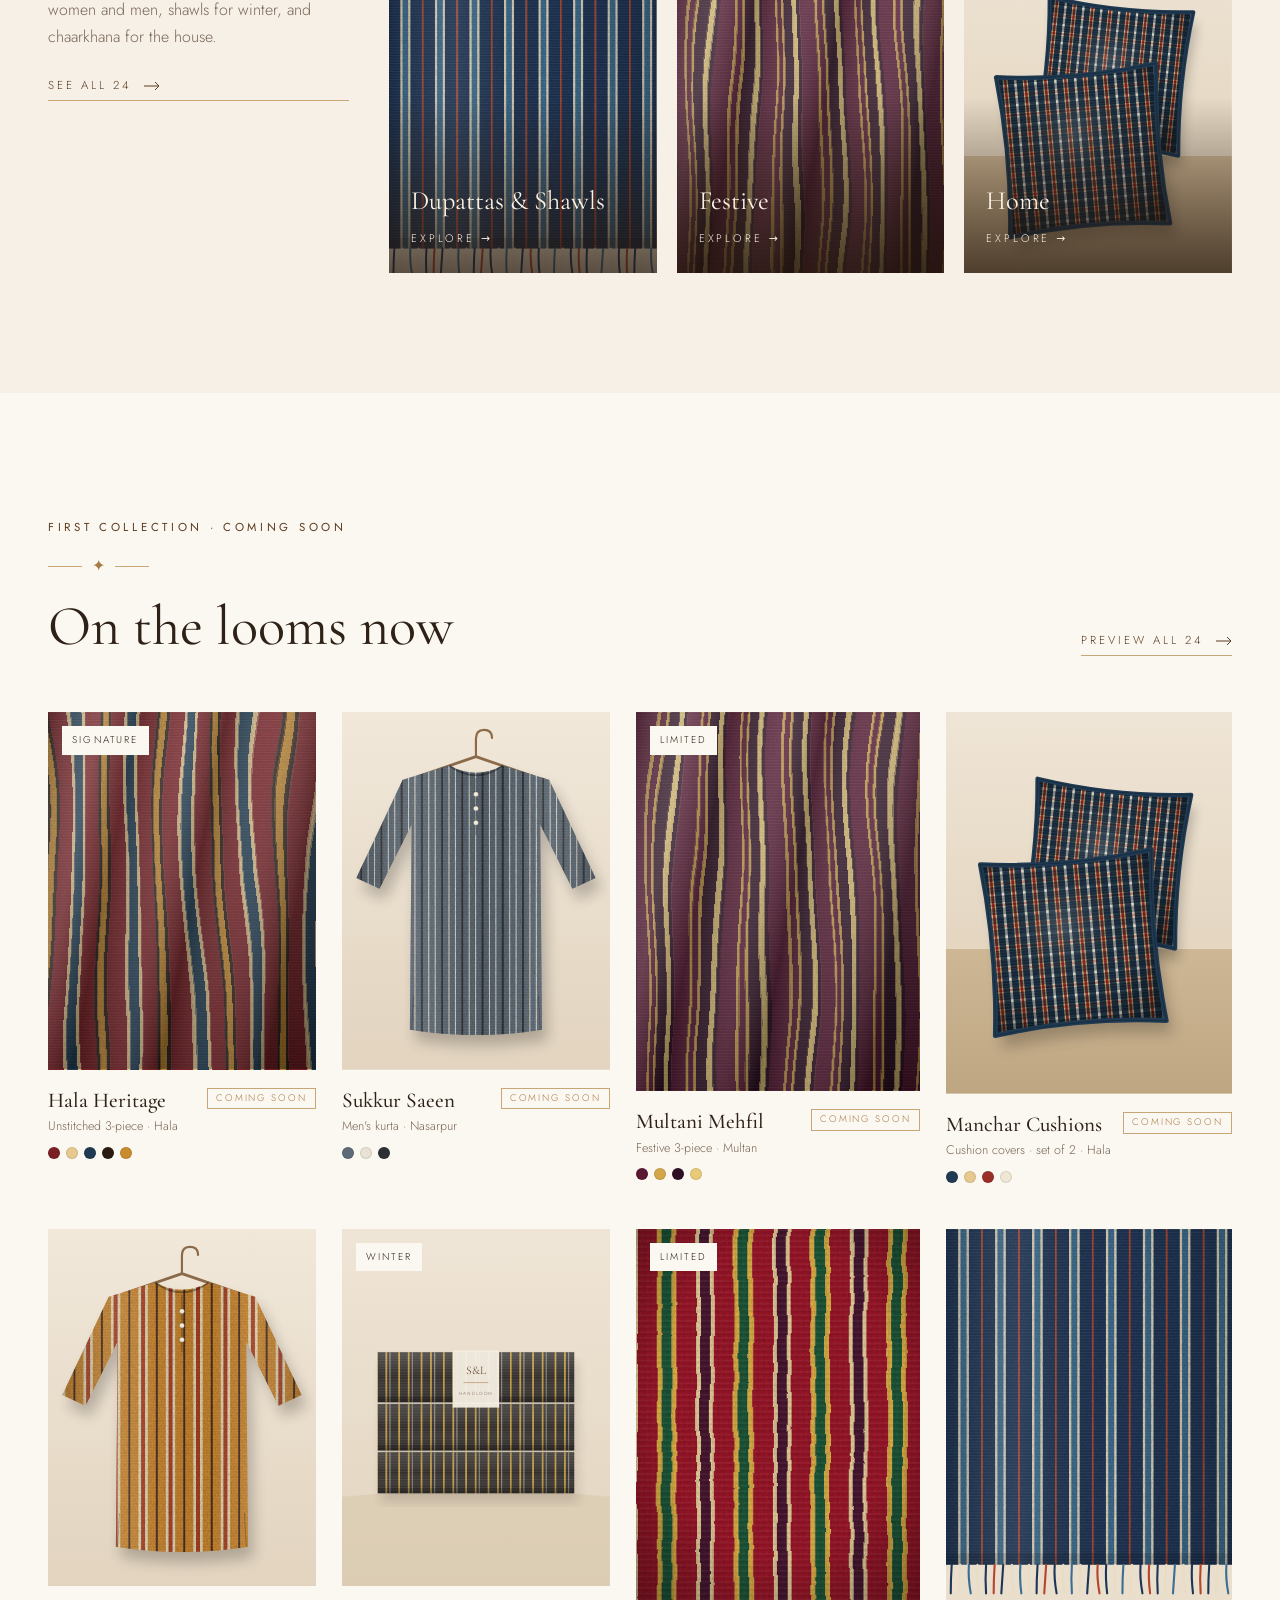
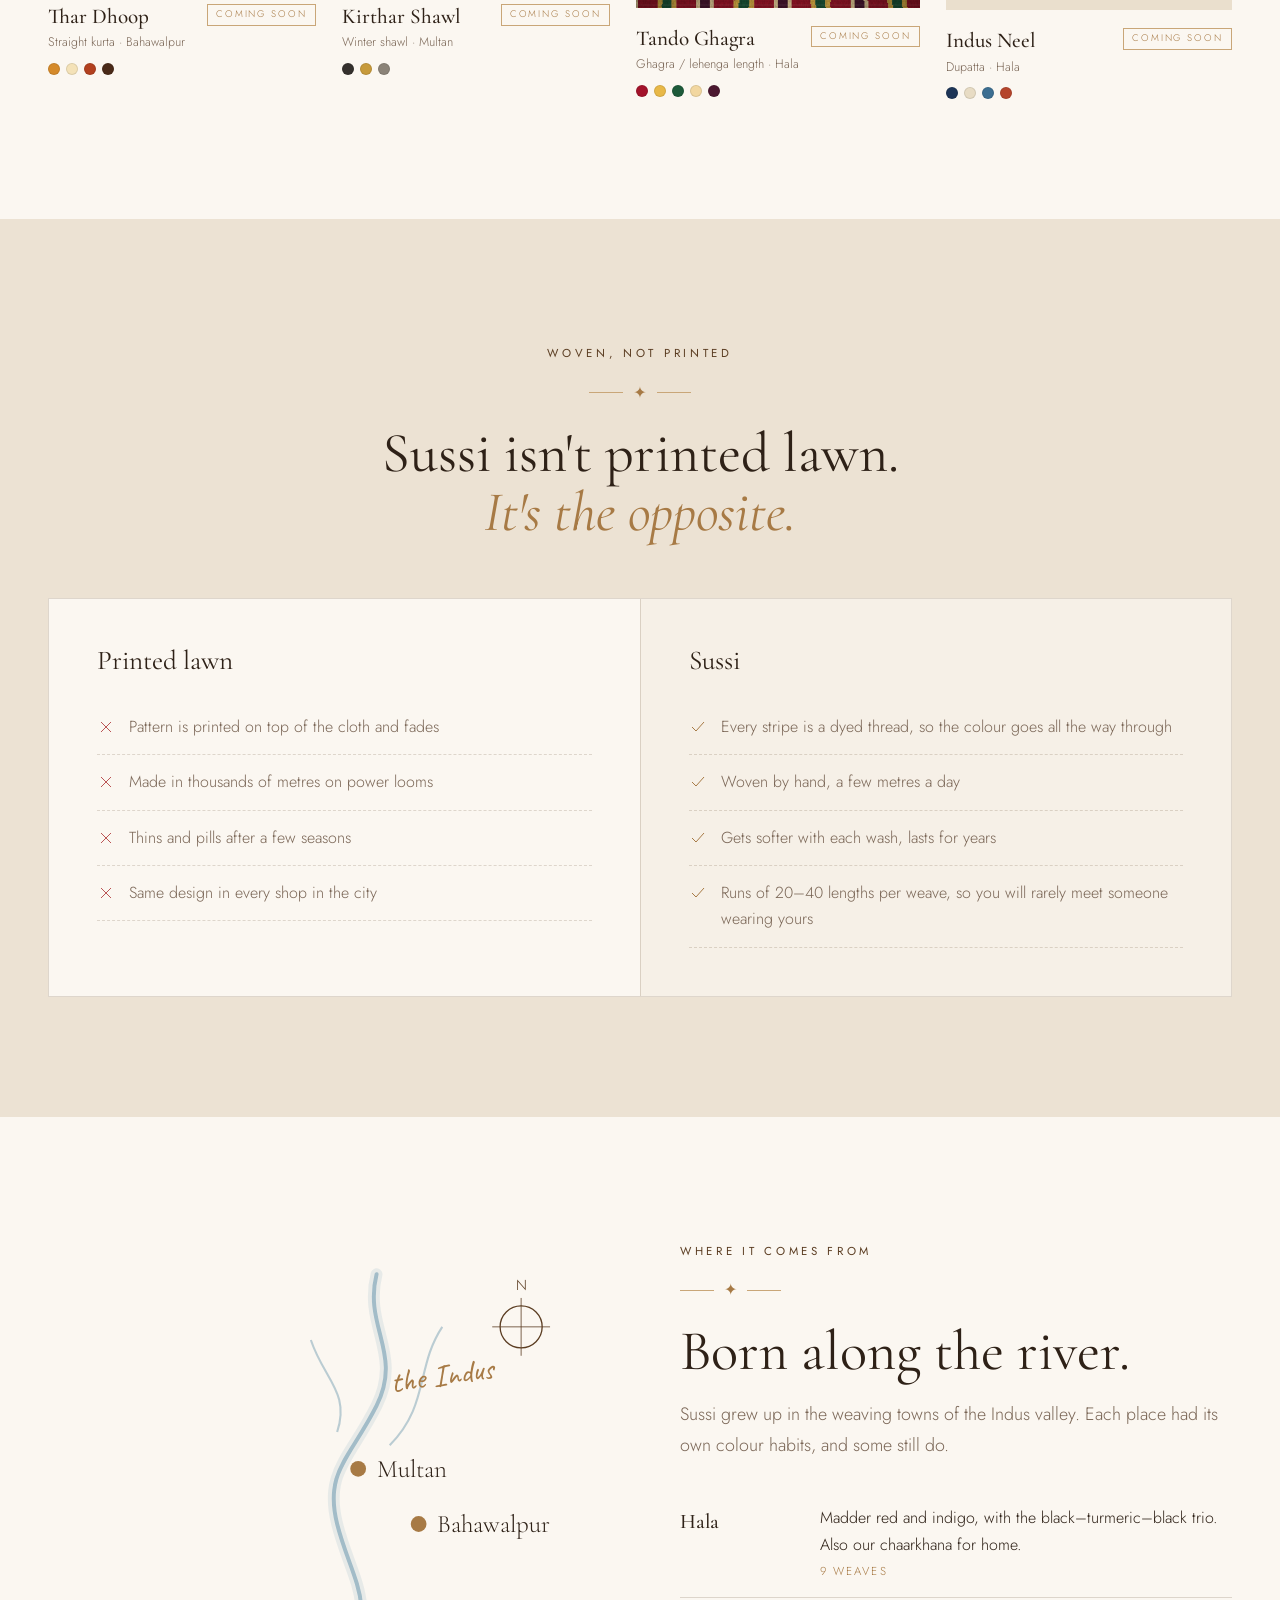
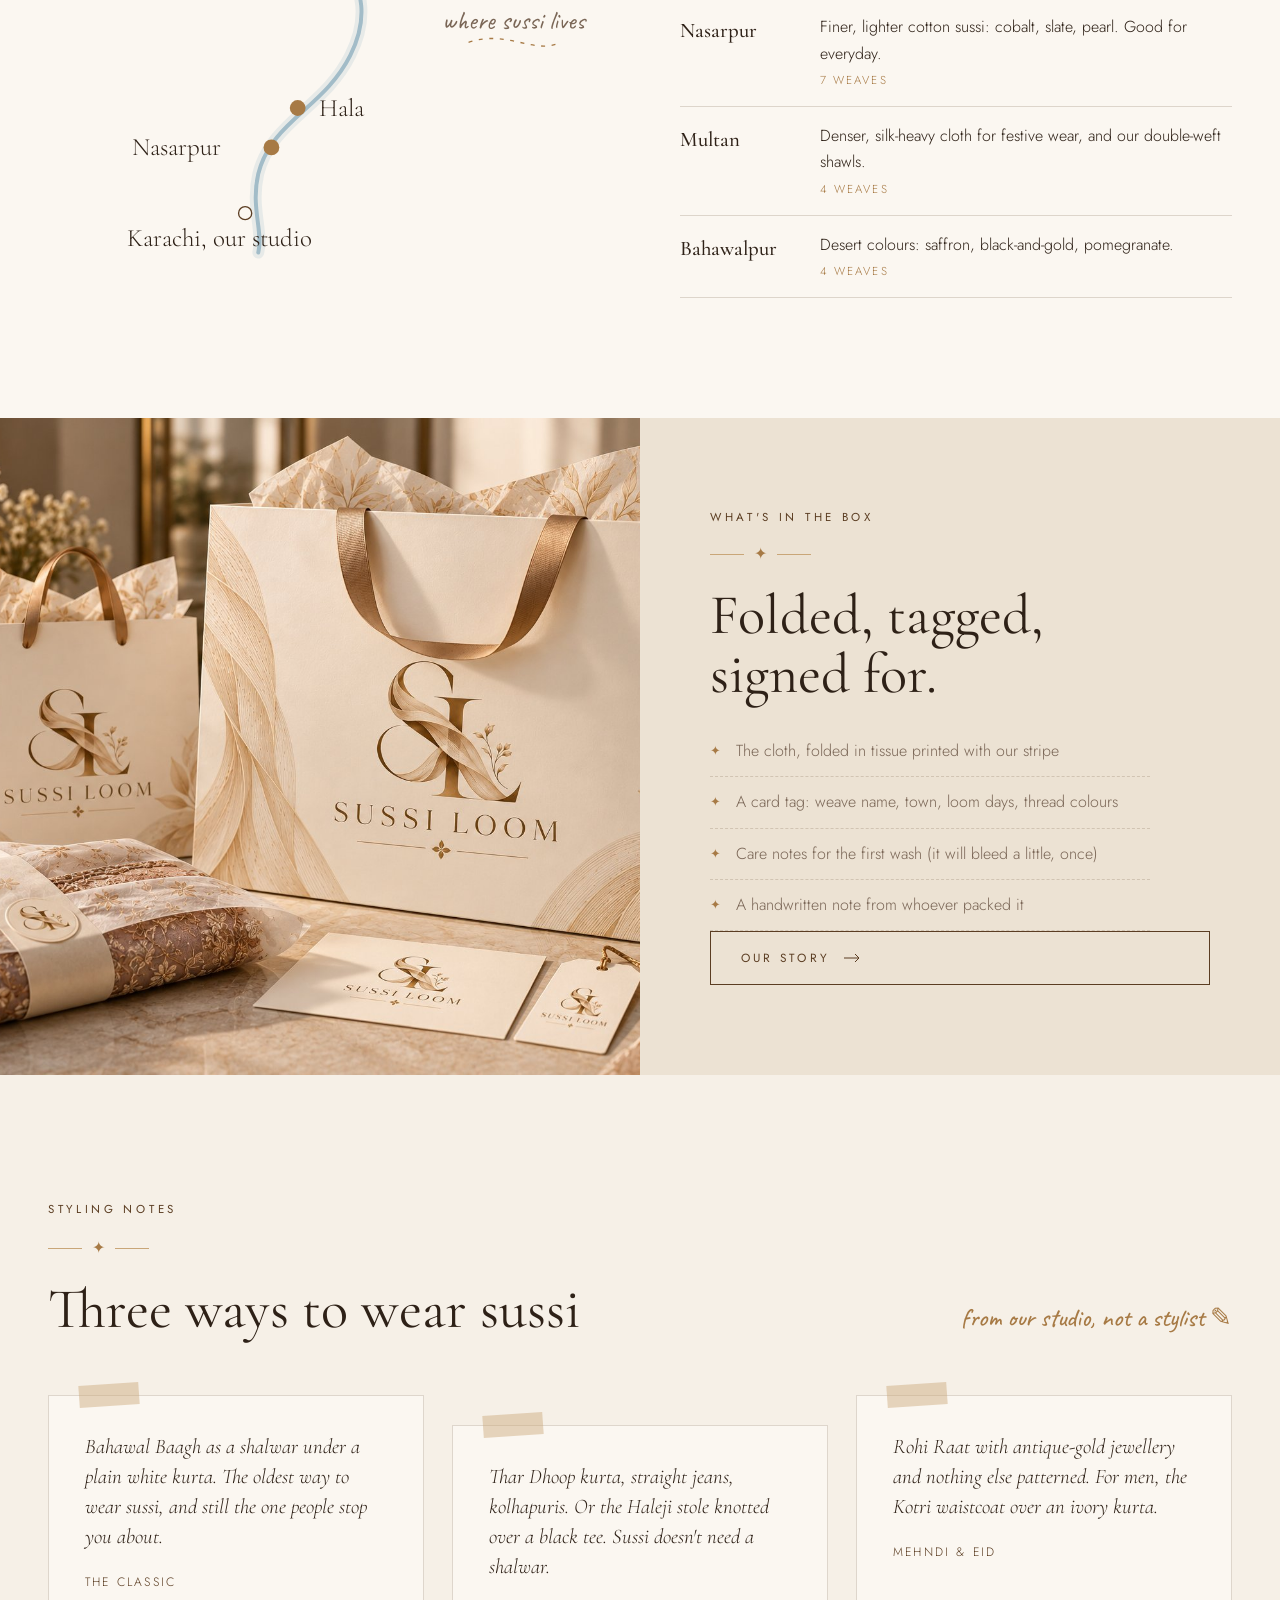
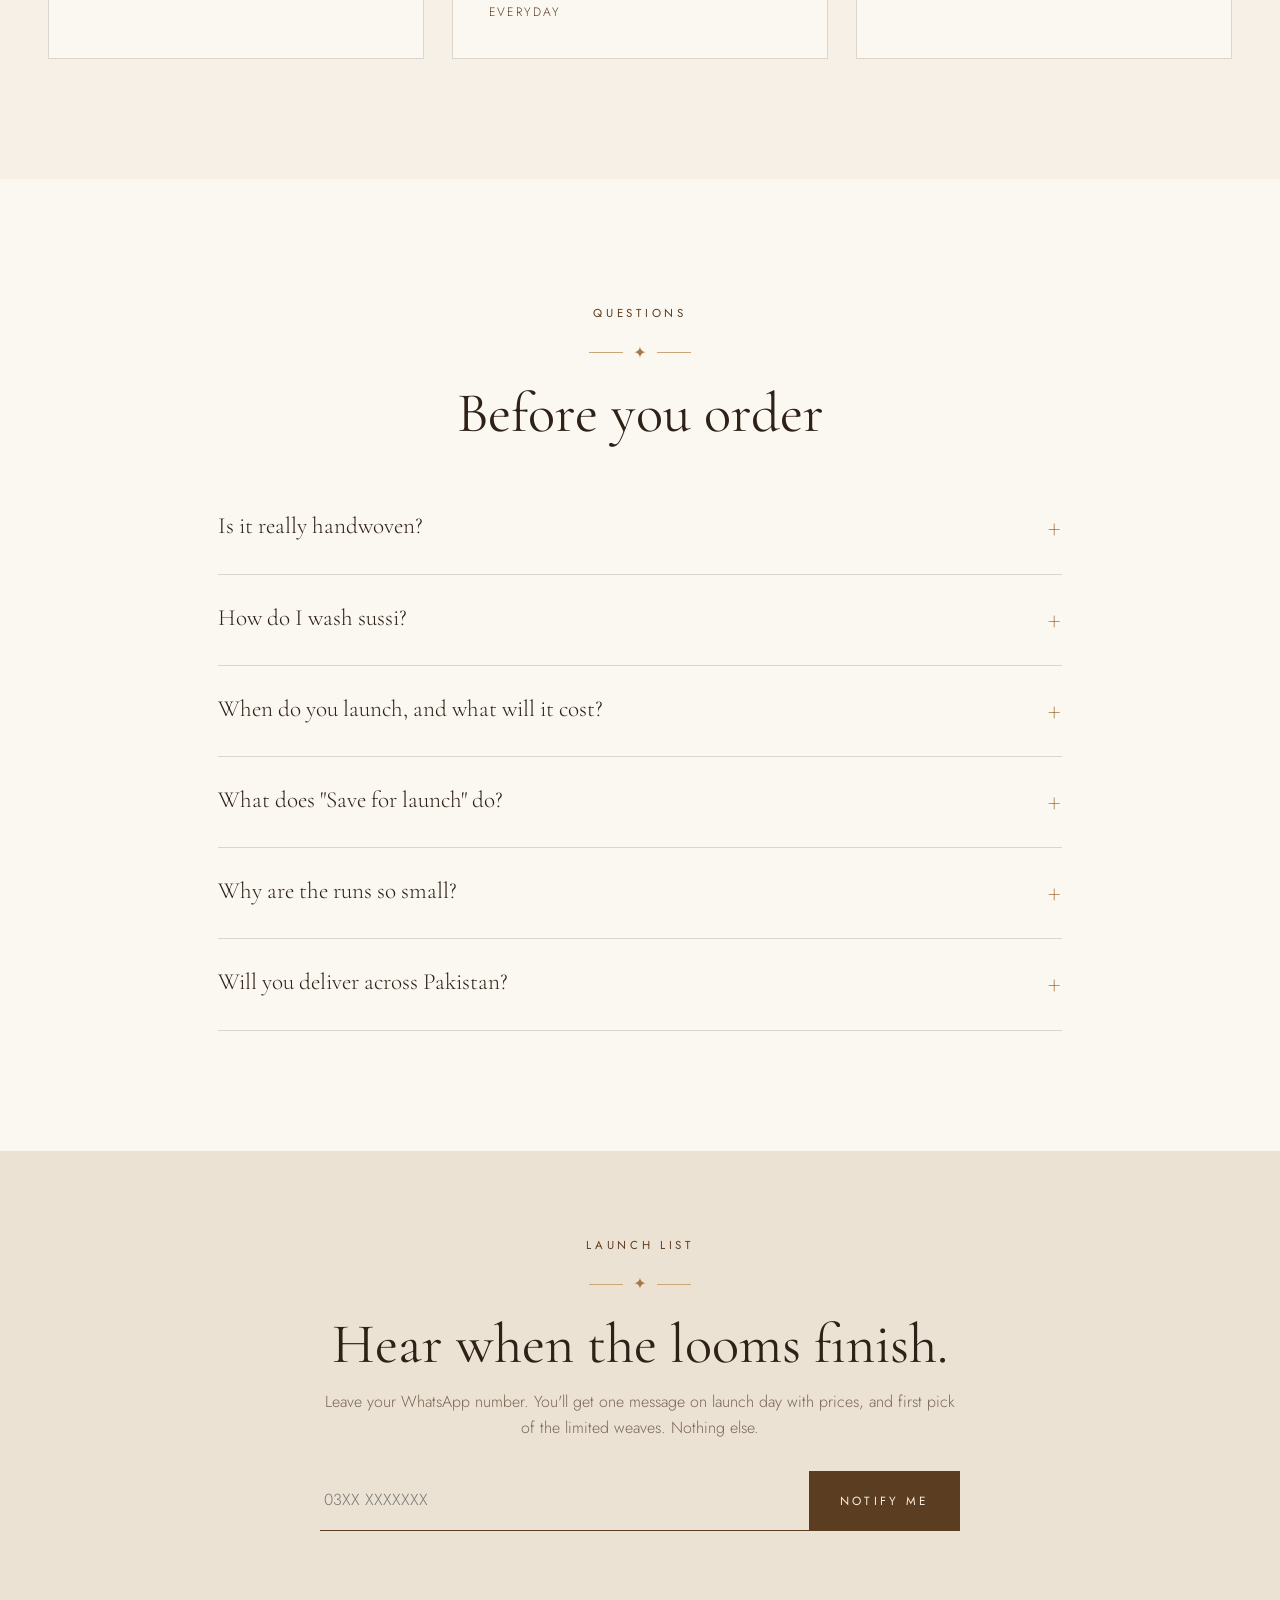
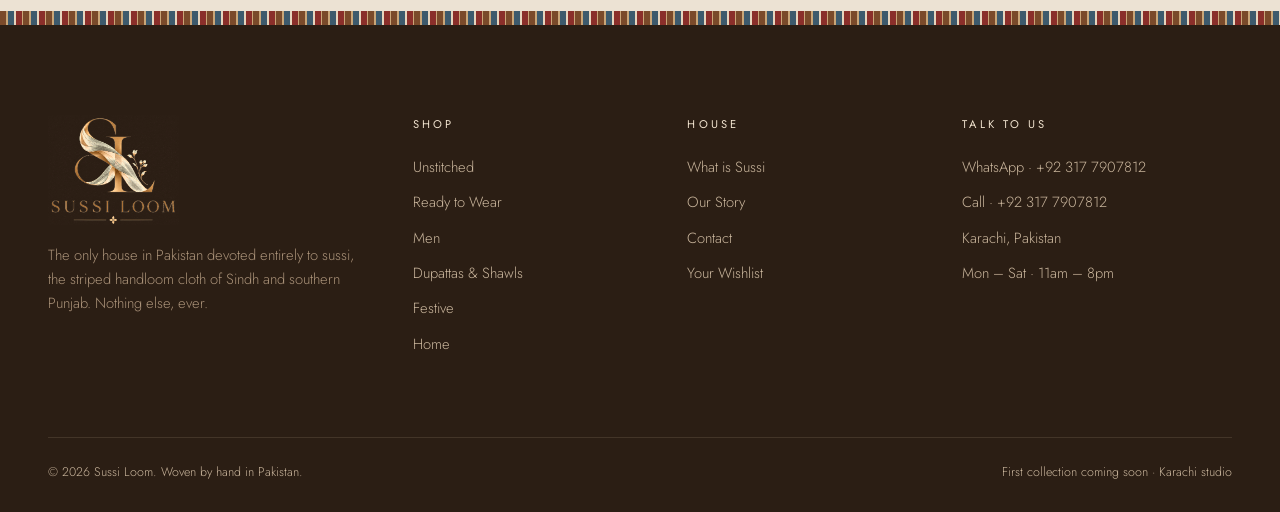
==== commit eedb940c: "Add press, save and page-change animations; drop em dashes - Buttons, chips and links scale on press" ====
--- a/index.html
+++ b/index.html
@@ -3,8 +3,8 @@
 <head>
 <meta charset="utf-8">
 <meta name="viewport" content="width=device-width, initial-scale=1">
-<title>Sussi Loom — Handwoven Sussi, Coming Soon</title>
-<meta name="description" content="Sussi Loom sells only sussi — the striped handloom cloth of Sindh and southern Punjab. 24 weaves across unstitched, ready to wear, men, shawls, festive and home. First collection coming soon.">
+<title>Sussi Loom | Handwoven Sussi, Coming Soon</title>
+<meta name="description" content="Sussi Loom sells only sussi, the striped handloom cloth of Sindh and southern Punjab. 24 weaves across unstitched, ready to wear, men, shawls, festive and home. First collection coming soon.">
 <link rel="icon" href="assets/img/favicon.png">
 <link rel="preconnect" href="https://fonts.googleapis.com"><link rel="preconnect" href="https://fonts.gstatic.com" crossorigin>
 <link href="https://fonts.googleapis.com/css2?family=Caveat:wght@500&family=Cormorant+Garamond:ital,wght@0,400;0,500;1,400&family=Jost:wght@300;400&display=swap" rel="stylesheet">
@@ -46,13 +46,13 @@
     <div class="wrap intro">
       <div class="intro-art rv">
         <div class="swatch-big" data-swatch="hala-heritage" data-view="close"></div>
-        <div class="tag"><span class="hand" style="font-size:1.3rem">look closer —</span><b>Every stripe is a thread</b><small>Not printed. Each line is a different coloured yarn, laid in by hand on the loom.</small></div>
+        <div class="tag"><span class="hand" style="font-size:1.3rem">look closer</span><b>Every stripe is a thread</b><small>Not printed. Each line is a different coloured yarn, laid in by hand on the loom.</small></div>
       </div>
       <div class="rv">
         <span class="eyebrow">So, what is sussi?</span>
         <div class="divider">✦</div>
         <h2>The cloth your <em>nani</em> remembers.</h2>
-        <p class="big-quote">“Sussi is a handwoven cloth of fine, coloured stripes — once woven in every weaving town along the Indus, now made by only a handful of families.”</p>
+        <p class="big-quote">“Sussi is a handwoven cloth of fine, coloured stripes, once woven in every weaving town along the Indus, now made by only a handful of families.”</p>
         <p class="lead">Traditionally a cotton warp with a silk or silk-sheen weft, sussi was the cloth of shalwars, ghagras and wedding trunks across Sindh and southern Punjab. It is soft, breathable, holds colour for decades and gets better with every wash. Power looms and printed lawn nearly made it disappear.</p>
         <div class="facts">
           <div><b>24</b><small>weaves in the first collection</small></div>
@@ -85,7 +85,7 @@
         <div class="step rv">
           <span class="num">iii.</span>
           <svg viewBox="0 0 84 84"><path d="M8 50c12-6 20-6 34 0s22 6 34 0"/><path d="M20 44l44-14" stroke-linecap="round"/><path d="M56 26l12 2-6 8" /><path d="M14 58h56M14 64h56M14 70h56" stroke-dasharray="2 3"/></svg>
-          <h3>Weaving</h3><p>The weaver sits in the pit, works the treadles with their feet, throws the shuttle and pulls the beater in. Our festive weaves are beaten tighter — about 60 picks an inch — which is why they take longer.</p>
+          <h3>Weaving</h3><p>The weaver sits in the pit, works the treadles with their feet, throws the shuttle and pulls the beater in. Our festive weaves are beaten tighter (about 60 picks an inch), which is why they take longer.</p>
         </div>
         <div class="step rv">
           <span class="num">iv.</span>
@@ -149,10 +149,10 @@
         <div>
           <h3>Sussi</h3>
           <ul>
-            <li><svg viewBox="0 0 18 18" stroke="#a77a45" fill="none"><path d="M3 9l4 4 8-9"/></svg>Every stripe is a dyed thread — the colour goes all the way through</li>
+            <li><svg viewBox="0 0 18 18" stroke="#a77a45" fill="none"><path d="M3 9l4 4 8-9"/></svg>Every stripe is a dyed thread, so the colour goes all the way through</li>
             <li><svg viewBox="0 0 18 18" stroke="#a77a45" fill="none"><path d="M3 9l4 4 8-9"/></svg>Woven by hand, a few metres a day</li>
             <li><svg viewBox="0 0 18 18" stroke="#a77a45" fill="none"><path d="M3 9l4 4 8-9"/></svg>Gets softer with each wash, lasts for years</li>
-            <li><svg viewBox="0 0 18 18" stroke="#a77a45" fill="none"><path d="M3 9l4 4 8-9"/></svg>Runs of 20–40 lengths per weave — you will rarely meet someone wearing yours</li>
+            <li><svg viewBox="0 0 18 18" stroke="#a77a45" fill="none"><path d="M3 9l4 4 8-9"/></svg>Runs of 20–40 lengths per weave, so you will rarely meet someone wearing yours</li>
           </ul>
         </div>
       </div>
@@ -172,7 +172,7 @@
             <circle cx="282" cy="210" r="6" fill="#a77a45"/><text x="296" y="216">Bahawalpur</text>
             <circle cx="190" cy="350" r="6" fill="#a77a45"/><text x="206" y="356">Hala</text>
             <circle cx="170" cy="380" r="6" fill="#a77a45"/><text x="64" y="386">Nasarpur</text>
-            <circle cx="150" cy="430" r="5" fill="none" stroke="#5b3d22"/><text x="60" y="455">Karachi — our studio</text>
+            <circle cx="150" cy="430" r="5" fill="none" stroke="#5b3d22"/><text x="60" y="455">Karachi, our studio</text>
           </g>
           <text x="262" y="110" font-family="Caveat, cursive" font-size="24" fill="#a77a45" transform="rotate(-8 262 110)">the Indus</text>
           <path d="M320 300c30-10 50 10 70 0" stroke="#a77a45" stroke-dasharray="3 5"/>
@@ -184,10 +184,10 @@
         <span class="eyebrow">Where it comes from</span>
         <div class="divider">✦</div>
         <h2>Born along the river.</h2>
-        <p class="lead" style="margin-top:18px">Sussi grew up in the weaving towns of the Indus valley. Each place had its own colour habits — and some still do.</p>
+        <p class="lead" style="margin-top:18px">Sussi grew up in the weaving towns of the Indus valley. Each place had its own colour habits, and some still do.</p>
         <ul class="places">
           <li><b>Hala</b><span>Madder red and indigo, with the black–turmeric–black trio. Also our chaarkhana for home. <i>9 weaves</i></span></li>
-          <li><b>Nasarpur</b><span>Finer, lighter cotton sussi — cobalt, slate, pearl. Good for everyday. <i>7 weaves</i></span></li>
+          <li><b>Nasarpur</b><span>Finer, lighter cotton sussi: cobalt, slate, pearl. Good for everyday. <i>7 weaves</i></span></li>
           <li><b>Multan</b><span>Denser, silk-heavy cloth for festive wear, and our double-weft shawls. <i>4 weaves</i></span></li>
           <li><b>Bahawalpur</b><span>Desert colours: saffron, black-and-gold, pomegranate. <i>4 weaves</i></span></li>
         </ul>
@@ -197,7 +197,7 @@
 
   <!-- PACKAGING BAND -->
   <section class="band">
-    <img src="assets/img/packaging.jpg" alt="Sussi Loom packaging — bags, tissue wrap, card and tag" loading="lazy" width="1536" height="1024">
+    <img src="assets/img/packaging.jpg" alt="Sussi Loom packaging: bags, tissue wrap, card and tag" loading="lazy" width="1536" height="1024">
     <div class="copy">
       <span class="eyebrow">What's in the box</span>
       <div class="divider">✦</div>
@@ -221,7 +221,7 @@
       </div>
       <div class="notes">
         <div class="note rv"><span class="pin"></span><p>Bahawal Baagh as a shalwar under a plain white kurta. The oldest way to wear sussi, and still the one people stop you about.</p><div class="who">The classic</div></div>
-        <div class="note rv"><span class="pin"></span><p>Thar Dhoop kurta, straight jeans, kolhapuris. Or the Haleji stole knotted over a black tee — sussi doesn't need a shalwar.</p><div class="who">Everyday</div></div>
+        <div class="note rv"><span class="pin"></span><p>Thar Dhoop kurta, straight jeans, kolhapuris. Or the Haleji stole knotted over a black tee. Sussi doesn't need a shalwar.</p><div class="who">Everyday</div></div>
         <div class="note rv"><span class="pin"></span><p>Rohi Raat with antique-gold jewellery and nothing else patterned. For men, the Kotri waistcoat over an ivory kurta.</p><div class="who">Mehndi &amp; Eid</div></div>
       </div>
     </div>
@@ -232,11 +232,11 @@
     <div class="wrap" style="max-width:900px">
       <div style="text-align:center;margin-bottom:40px"><span class="eyebrow">Questions</span><div class="divider center">✦</div><h2>Before you order</h2></div>
       <div class="faq">
-        <details><summary>Is it really handwoven?</summary><p>Yes. Every metre we sell is woven on a hand-operated loom by weaving families we work with directly. Small irregularities in the stripes are the mark of the hand — not a defect.</p></details>
-        <details><summary>How do I wash sussi?</summary><p>Hand wash or gentle machine wash in cold water, dry in the shade, and iron on medium. The first wash may release a little dye — wash it alone once. It softens beautifully after that.</p></details>
-        <details><summary>When do you launch, and what will it cost?</summary><p>The first collection is still coming off the looms. Prices will be announced on launch day — people on the WhatsApp list see them first, and get first pick of the limited weaves.</p></details>
+        <details><summary>Is it really handwoven?</summary><p>Yes. Every metre we sell is woven on a hand-operated loom by weaving families we work with directly. Small irregularities in the stripes are the mark of the hand, not a defect.</p></details>
+        <details><summary>How do I wash sussi?</summary><p>Hand wash or gentle machine wash in cold water, dry in the shade, and iron on medium. The first wash may release a little dye, so wash it alone once. It softens beautifully after that.</p></details>
+        <details><summary>When do you launch, and what will it cost?</summary><p>The first collection is still coming off the looms. Prices will be announced on launch day. People on the WhatsApp list see them first, and get first pick of the limited weaves.</p></details>
         <details><summary>What does "Save for launch" do?</summary><p>It keeps a list of the weaves you like in this browser. From your wishlist you can send it to us on WhatsApp, and we'll message you when those exact pieces go live.</p></details>
-        <details><summary>Why are the runs so small?</summary><p>A weave is decided at warping: once a loom is set up, it makes one stripe order until the beam runs out — usually 20 to 40 suit lengths. When it's gone, the next run may be a different colourway.</p></details>
+        <details><summary>Why are the runs so small?</summary><p>A weave is decided at warping: once a loom is set up, it makes one stripe order until the beam runs out, usually 20 to 40 suit lengths. When it's gone, the next run may be a different colourway.</p></details>
         <details><summary>Will you deliver across Pakistan?</summary><p>Yes. Karachi in 2–3 working days, other cities 3–5. Cash on delivery will be available from launch.</p></details>
       </div>
     </div>
@@ -268,7 +268,7 @@
     e.preventDefault();
     const n = e.target.querySelector("input").value;
     window.open("https://wa.me/" + SL.WA + "?text=" + encodeURIComponent("Please add me to the Sussi Loom launch list. My number: " + n), "_blank");
-    SL.toast("You're on the list — one message on launch day.");
+    SL.toast("You're on the list. One message on launch day.");
     e.target.reset();
   });
 });
--- a/assets/css/style.css
+++ b/assets/css/style.css
@@ -1,4 +1,4 @@
-/* Sussi Loom — stylesheet */
+/* Sussi Loom · stylesheet */
 :root{
   --cream:#f6f0e7;
   --paper:#fbf7f1;
@@ -442,3 +442,33 @@
   .rv{opacity:1;transform:none;transition:none}
   .announce .track{animation:none}
 }
+
+/* ---------- motion: presses, saves, page changes ---------- */
+.btn,.chip,.link,.icon-btn,.remove,.sizes button,.thumbs button,.qty button,.faq summary,.spec summary,.wa-fab,select.sort{transition:transform .14s cubic-bezier(.3,.7,.4,1),background .35s,color .35s,gap .35s,border-color .25s,opacity .25s}
+.btn{overflow:hidden;isolation:isolate}
+.btn:active,.chip:active,.sizes button:active,.thumbs button:active,.remove:active{transform:scale(.95)}
+.link:active,.icon-btn:active,.faq summary:active,.spec summary:active{transform:scale(.97)}
+.wa-fab:active{transform:scale(.9)}
+.ripple{position:absolute;border-radius:50%;pointer-events:none;background:currentColor;opacity:.28;transform:scale(0);animation:ripple .55s ease-out forwards;z-index:-1}
+@keyframes ripple{to{transform:scale(1);opacity:0}}
+.btn.pop{animation:pop .45s cubic-bezier(.3,1.6,.5,1)}
+@keyframes pop{0%{transform:scale(1)}35%{transform:scale(.92)}70%{transform:scale(1.06)}100%{transform:scale(1)}}
+.card.saved .media{animation:savedFlash .7s ease-out}
+@keyframes savedFlash{0%{box-shadow:0 0 0 0 rgba(167,122,69,.7)}100%{box-shadow:0 0 0 14px rgba(167,122,69,0)}}
+.card.saved .media svg{transform:scale(1.04)}
+.fly-heart{position:fixed;z-index:200;pointer-events:none;color:var(--gold);font-size:22px;line-height:1;margin:-11px 0 0 -8px;text-shadow:0 4px 10px rgba(91,61,34,.35)}
+.cart-count.bump{animation:bump .5s cubic-bezier(.3,1.8,.5,1)}
+@keyframes bump{0%{transform:scale(1)}40%{transform:scale(1.7);background:var(--gold)}100%{transform:scale(1)}}
+.icon-btn.bump svg{animation:pop .5s cubic-bezier(.3,1.6,.5,1);fill:rgba(167,122,69,.35)}
+.line-item.out{animation:out .28s ease-in forwards}
+@keyframes out{to{opacity:0;transform:translateX(-24px)}}
+
+/* page change: quick fade/rise in, quicker fade out */
+main{animation:pageIn .26s cubic-bezier(.2,.7,.2,1) both}
+@keyframes pageIn{from{opacity:0;transform:translateY(8px)}}
+body.leaving main,body.leaving .site-footer,body.leaving .sec{opacity:0;transform:translateY(-4px);transition:opacity .12s ease-in,transform .12s ease-in}
+@media (prefers-reduced-motion:reduce){
+  main,.btn.pop,.cart-count.bump,.card.saved .media,.line-item.out{animation:none}
+  .ripple,.fly-heart{display:none}
+  body.leaving main,body.leaving .site-footer,body.leaving .sec{transition:none}
+}
